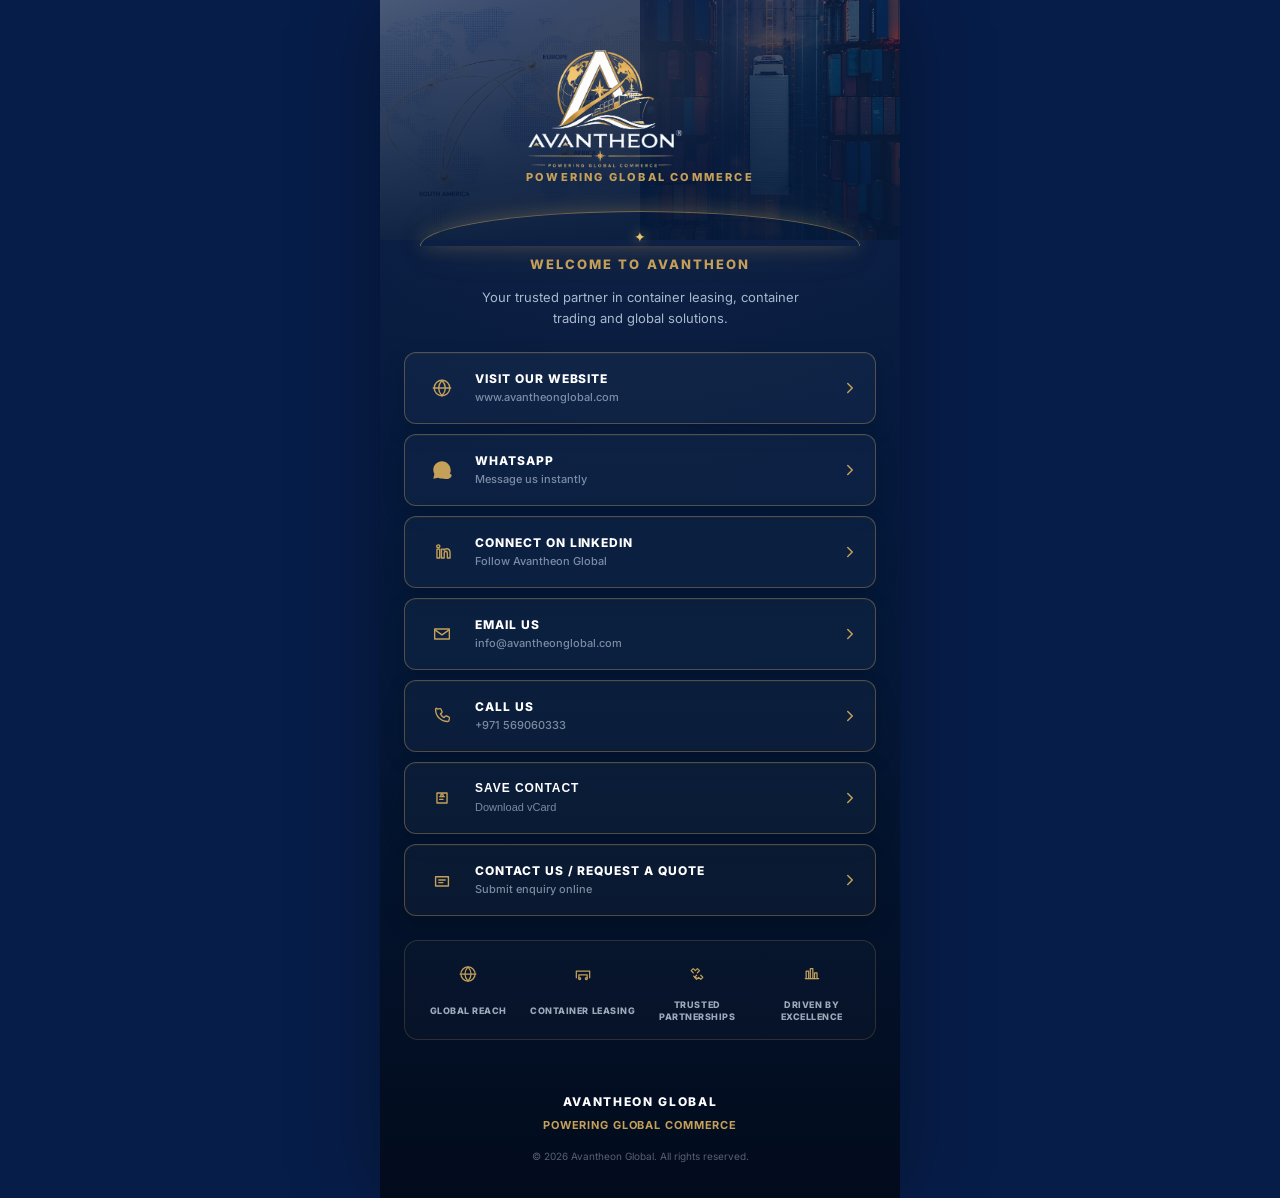
==== connect/index.html @ b286799a "Update connect page welcome copy" ====
<!DOCTYPE html>
<html lang="en">
<head>
    <meta charset="UTF-8">
    <meta name="viewport" content="width=device-width, initial-scale=1.0">
    <meta name="robots" content="noindex, nofollow">
    <meta name="description" content="Connect with AVANTHEON — container infrastructure solutions for global trade.">
    <meta name="theme-color" content="#071D49">
    <title>Connect | AVANTHEON</title>
    <link rel="preconnect" href="https://fonts.googleapis.com">
    <link rel="preconnect" href="https://fonts.gstatic.com" crossorigin>
    <link href="https://fonts.googleapis.com/css2?family=Inter:wght@400;500;600;700;800&family=Playfair+Display:wght@700&display=swap" rel="stylesheet">
    <link rel="stylesheet" href="../style.css">
    <link rel="shortcut icon" href="../images/fav.png" type="image/x-icon">
</head>
<body class="connect-page">
    <main class="connect-shell" id="main">
        <header class="connect-hero">
            <div class="connect-hero-bg" aria-hidden="true">
                <span class="connect-hero-map"></span>
                <span class="connect-hero-port"></span>
            </div>
            <div class="connect-hero-overlay" aria-hidden="true"></div>
            <div class="connect-hero-brand">
                <img src="../images/avantheon-logo.png" alt="AVANTHEON" class="connect-logo" width="200" height="54">
                <p class="connect-hero-tagline">Powering Global Commerce</p>
            </div>
        </header>

        <div class="connect-arc" aria-hidden="true">
            <span class="connect-arc-line"></span>
            <span class="connect-arc-star">&#10022;</span>
        </div>

        <section class="connect-body">
            <div class="connect-intro">
                <p class="connect-eyebrow">Welcome to AVANTHEON</p>
                <p class="connect-lead">Your trusted partner in container leasing, container trading and global solutions.</p>
            </div>

            <nav class="connect-actions" aria-label="Digital contact options">
                <a class="connect-btn" id="connect-website" href="index.html">
                    <span class="connect-btn-icon" aria-hidden="true">
                        <svg viewBox="0 0 24 24"><circle cx="12" cy="12" r="8.5"/><path d="M2.5 12h19M12 3.5c2.4 2.8 3.7 5.8 3.7 8.5S14.4 17.7 12 20.5C9.6 17.7 8.3 14.7 8.3 12S9.6 6.3 12 3.5Z"/></svg>
                    </span>
                    <span class="connect-btn-text">
                        <strong>Visit Our Website</strong>
                        <small id="connect-website-label">www.avantheonglobal.com</small>
                    </span>
                    <span class="connect-btn-chevron" aria-hidden="true"><svg viewBox="0 0 24 24"><path d="m9 6 6 6-6 6"/></svg></span>
                </a>

                <a class="connect-btn" id="connect-whatsapp" href="#">
                    <span class="connect-btn-icon" aria-hidden="true">
                        <svg viewBox="0 0 24 24"><path d="M12 2.5c-5.2 0-9.5 4.1-9.5 9.2 0 1.6.4 3.2 1.2 4.6L2.5 21.5l5.4-1.1a9.4 9.4 0 0 0 4.1 1c5.2 0 9.5-4.1 9.5-9.2S17.2 2.5 12 2.5Z"/><path d="M9.2 9.4c.2-.5.3-.5.6-.5h.5c.2 0 .4 0 .5.4.2.5.7 1.7.8 1.8.1.2.1.4 0 .6-.1.2-.6.7-.8.9-.2.2-.4.3-.2.6.2.3.9 1.5 2.2 2.4 1.5 1.1 2.8 1.4 3.2 1.6.4.2.6.1.8-.1.2-.2 1-1.1 1.2-1.5.2-.4.4-.3.8-.2.4.1 2.4 1.1 2.8 1.3.4.2.7.3.8.5.1.2.1 1.1-.3 2.2-.5 1.2-2.8 2.2-3.9 2.3-1 .1-2.3.2-3.7-.2-1.5-.4-2.5-1-3.5-2-3.3-3.4-2.6-8.5-.1-11.8.6-.7 1.2-1.3 2-1.7.3-.2.6 0 .8.2l1.2 1.4c.2.2.2.5.1.7Z"/></svg>
                    </span>
                    <span class="connect-btn-text">
                        <strong>WhatsApp</strong>
                        <small id="connect-whatsapp-label">Message us instantly</small>
                    </span>
                    <span class="connect-btn-chevron" aria-hidden="true"><svg viewBox="0 0 24 24"><path d="m9 6 6 6-6 6"/></svg></span>
                </a>

                <a class="connect-btn" id="connect-linkedin" href="#" target="_blank" rel="noopener noreferrer">
                    <span class="connect-btn-icon" aria-hidden="true">
                        <svg viewBox="0 0 24 24"><path d="M6.5 8.8h3v9.7h-3V8.8Zm1.5-4.6c1 0 1.7.7 1.7 1.6 0 .9-.7 1.6-1.8 1.6-1 0-1.7-.7-1.7-1.6 0-.9.7-1.6 1.8-1.6Zm3.3 4.6h2.9v1.3c.4-.8 1.4-1.6 2.9-1.6 3.1 0 3.7 2 3.7 4.7v5.3h-3v-4.7c0-1.1 0-2.6-1.6-2.6s-1.8 1.2-1.8 2.5v4.8h-3V8.8Z"/></svg>
                    </span>
                    <span class="connect-btn-text">
                        <strong>Connect on LinkedIn</strong>
                        <small id="connect-linkedin-label">Follow Avantheon Global</small>
                    </span>
                    <span class="connect-btn-chevron" aria-hidden="true"><svg viewBox="0 0 24 24"><path d="m9 6 6 6-6 6"/></svg></span>
                </a>

                <a class="connect-btn" id="connect-email" href="#">
                    <span class="connect-btn-icon" aria-hidden="true">
                        <svg viewBox="0 0 24 24"><path d="M4 6.5h16v11H4z"/><path d="m5 8 7 5 7-5"/></svg>
                    </span>
                    <span class="connect-btn-text">
                        <strong>Email Us</strong>
                        <small id="connect-email-label">info@avantheonglobal.com</small>
                    </span>
                    <span class="connect-btn-chevron" aria-hidden="true"><svg viewBox="0 0 24 24"><path d="m9 6 6 6-6 6"/></svg></span>
                </a>

                <a class="connect-btn" id="connect-phone" href="#">
                    <span class="connect-btn-icon" aria-hidden="true">
                        <svg viewBox="0 0 24 24"><path d="M7.1 4.5 9.6 4c.6-.1 1.2.2 1.4.8l1 2.4c.2.5.1 1-.3 1.4l-1.4 1.1c.9 1.8 2.3 3.2 4 4l1.2-1.4c.3-.4.9-.5 1.4-.3l2.4 1c.6.2.9.8.8 1.4l-.5 2.5c-.1.7-.7 1.1-1.4 1.1C10.8 18 5 12.2 5 4.9c0-.7.5-1.3 1.1-1.4Z"/></svg>
                    </span>
                    <span class="connect-btn-text">
                        <strong>Call Us</strong>
                        <small id="connect-phone-label">+971 569060333</small>
                    </span>
                    <span class="connect-btn-chevron" aria-hidden="true"><svg viewBox="0 0 24 24"><path d="m9 6 6 6-6 6"/></svg></span>
                </a>

                <button class="connect-btn" id="connect-vcard" type="button">
                    <span class="connect-btn-icon" aria-hidden="true">
                        <svg viewBox="0 0 24 24"><path d="M6.5 6.5h11v11h-11z"/><path d="M9.5 10.5h5M9.5 13.5h3.5"/><circle cx="12" cy="9" r="1.3"/></svg>
                    </span>
                    <span class="connect-btn-text">
                        <strong>Save Contact</strong>
                        <small id="connect-vcard-label">Download vCard</small>
                    </span>
                    <span class="connect-btn-chevron" aria-hidden="true"><svg viewBox="0 0 24 24"><path d="m9 6 6 6-6 6"/></svg></span>
                </button>

                <a class="connect-btn" id="connect-enquiry" href="contact.html#enquiry-form">
                    <span class="connect-btn-icon" aria-hidden="true">
                        <svg viewBox="0 0 24 24"><path d="M5 8.5h14v10H5z"/><path d="M8.5 12h7M8.5 14.8h4.5"/></svg>
                    </span>
                    <span class="connect-btn-text">
                        <strong>Contact Us / Request a Quote</strong>
                        <small id="connect-enquiry-label">Submit enquiry online</small>
                    </span>
                    <span class="connect-btn-chevron" aria-hidden="true"><svg viewBox="0 0 24 24"><path d="m9 6 6 6-6 6"/></svg></span>
                </a>
            </nav>

            <div class="connect-pillars" aria-label="Avantheon strengths">
                <div class="connect-pillar">
                    <span class="connect-pillar-icon" aria-hidden="true">
                        <svg viewBox="0 0 24 24"><circle cx="12" cy="12" r="8.5"/><path d="M2.5 12h19M12 3.5c2.4 2.8 3.7 5.8 3.7 8.5S14.4 17.7 12 20.5C9.6 17.7 8.3 14.7 8.3 12S9.6 6.3 12 3.5Z"/></svg>
                    </span>
                    <span>Global Reach</span>
                </div>
                <div class="connect-pillar">
                    <span class="connect-pillar-icon" aria-hidden="true">
                        <svg viewBox="0 0 24 24"><path d="M4 16.5V8.5h16v8"/><path d="M7 16.5V13h10v3.5"/><circle cx="8" cy="17.5" r="1.2"/><circle cx="16" cy="17.5" r="1.2"/></svg>
                    </span>
                    <span>Container Leasing</span>
                </div>
                <div class="connect-pillar">
                    <span class="connect-pillar-icon" aria-hidden="true">
                        <svg viewBox="0 0 24 24"><path d="M8 14.5c1.2 1.2 2.6 2 4 2.3"/><path d="M7.5 10.5 5 8l2.5-2.5L10 8l2.5-2.5L15 8l-2.5 2.5"/><path d="M16.5 13.5 19 16l-2.5 2.5L14 16l-2.5 2.5L9 16l2.5-2.5"/></svg>
                    </span>
                    <span>Trusted Partnerships</span>
                </div>
                <div class="connect-pillar">
                    <span class="connect-pillar-icon" aria-hidden="true">
                        <svg viewBox="0 0 24 24"><path d="M5 17.5V8.5h3v9"/><path d="M10 17.5V5.5h3v12"/><path d="M15 17.5v-7h3v7"/><path d="M4 17.5h16"/></svg>
                    </span>
                    <span>Driven by Excellence</span>
                </div>
            </div>
        </section>

        <footer class="connect-footer">
            <p class="connect-footer-brand">AVANTHEON GLOBAL</p>
            <p class="connect-footer-tagline">Powering Global Commerce</p>
            <p class="connect-footer-copy">&copy; 2026 Avantheon Global. All rights reserved.</p>
        </footer>
    </main>

    <script src="../connect-config.js"></script>
    <script src="../connect-page.js"></script>
</body>
</html>
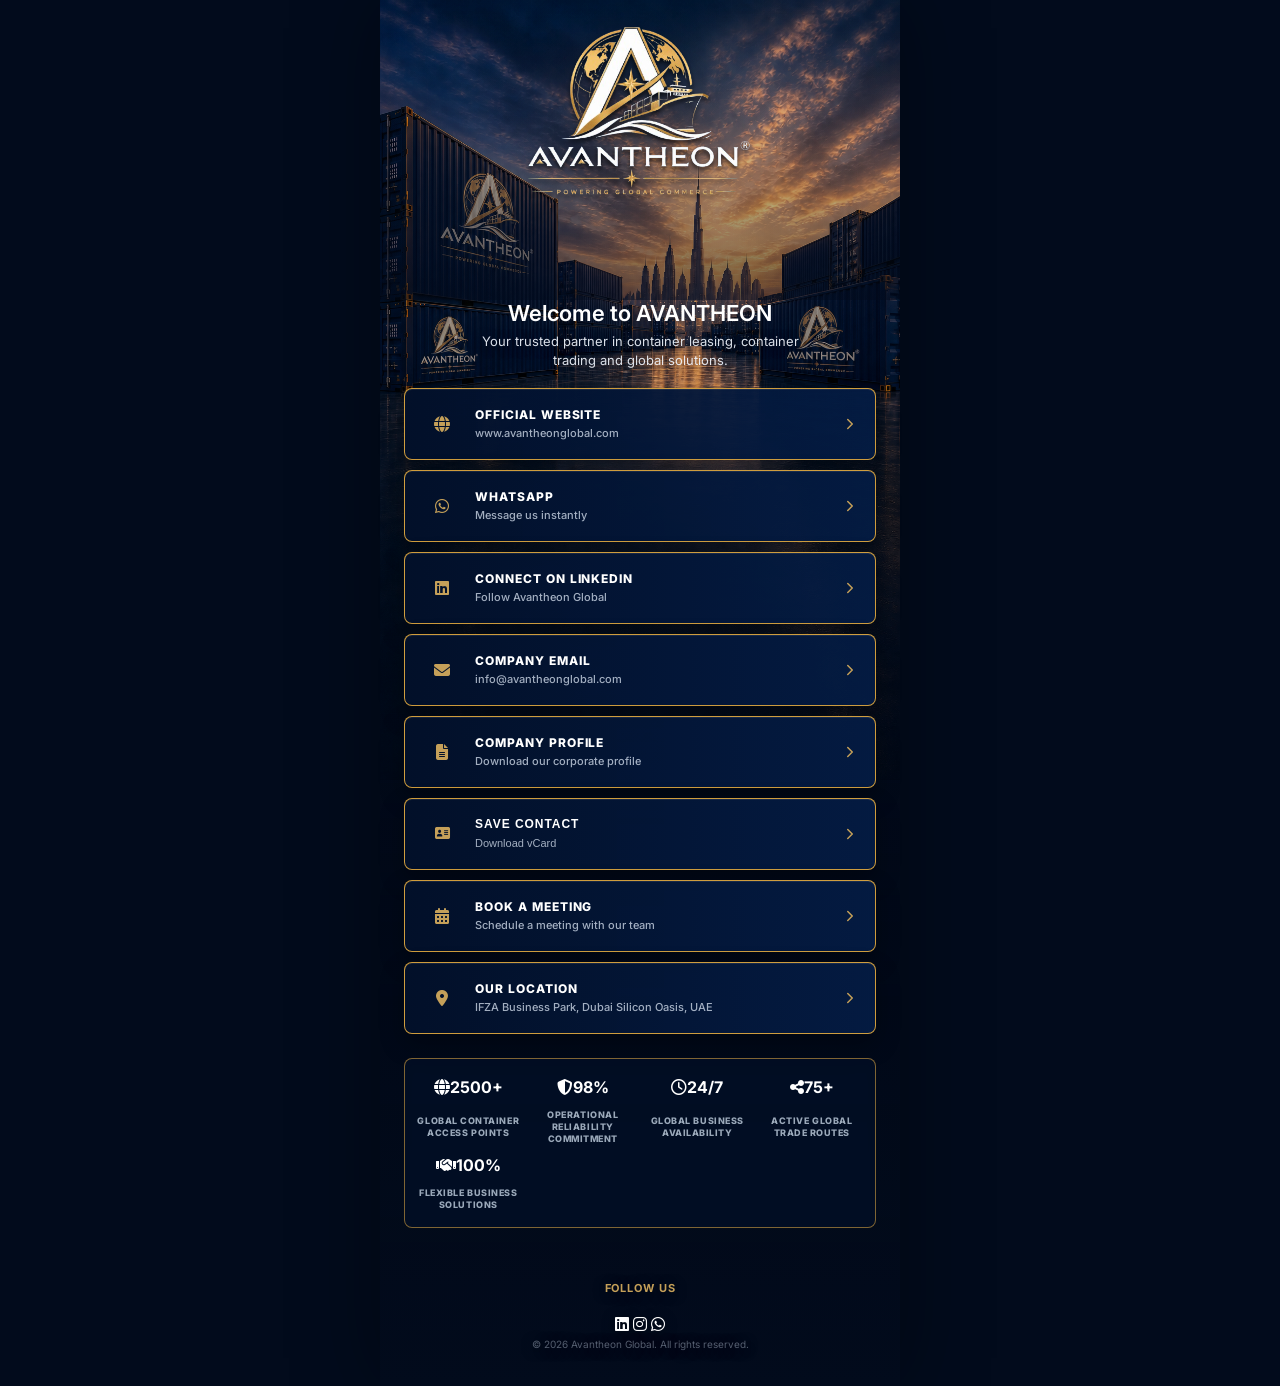
==== commit f73353da: "Match connect page reference structure" ====
--- a/connect/index.html
+++ b/connect/index.html
@@ -4,12 +4,13 @@
     <meta charset="UTF-8">
     <meta name="viewport" content="width=device-width, initial-scale=1.0">
     <meta name="robots" content="noindex, nofollow">
-    <meta name="description" content="Connect with AVANTHEON — container infrastructure solutions for global trade.">
+    <meta name="description" content="Connect with AVANTHEON - container infrastructure solutions for global trade.">
     <meta name="theme-color" content="#071D49">
     <title>Connect | AVANTHEON</title>
     <link rel="preconnect" href="https://fonts.googleapis.com">
     <link rel="preconnect" href="https://fonts.gstatic.com" crossorigin>
     <link href="https://fonts.googleapis.com/css2?family=Inter:wght@400;500;600;700;800&family=Playfair+Display:wght@700&display=swap" rel="stylesheet">
+    <link rel="stylesheet" href="https://cdnjs.cloudflare.com/ajax/libs/font-awesome/6.7.2/css/all.min.css">
     <link rel="stylesheet" href="../style.css">
     <link rel="shortcut icon" href="../images/fav.png" type="image/x-icon">
 </head>
@@ -17,13 +18,13 @@
     <main class="connect-shell" id="main">
         <header class="connect-hero">
             <div class="connect-hero-bg" aria-hidden="true">
-                <span class="connect-hero-map"></span>
-                <span class="connect-hero-port"></span>
+                <!-- <span class="connect-hero-map"></span>
+                <span class="connect-hero-port"></span> -->
             </div>
             <div class="connect-hero-overlay" aria-hidden="true"></div>
             <div class="connect-hero-brand">
                 <img src="../images/avantheon-logo.png" alt="AVANTHEON" class="connect-logo" width="200" height="54">
-                <p class="connect-hero-tagline">Powering Global Commerce</p>
+                <!-- <p class="connect-hero-tagline">Powering Global Commerce</p> -->
             </div>
         </header>
 
@@ -40,78 +41,73 @@
 
             <nav class="connect-actions" aria-label="Digital contact options">
                 <a class="connect-btn" id="connect-website" href="index.html">
-                    <span class="connect-btn-icon" aria-hidden="true">
-                        <svg viewBox="0 0 24 24"><circle cx="12" cy="12" r="8.5"/><path d="M2.5 12h19M12 3.5c2.4 2.8 3.7 5.8 3.7 8.5S14.4 17.7 12 20.5C9.6 17.7 8.3 14.7 8.3 12S9.6 6.3 12 3.5Z"/></svg>
-                    </span>
+                    <span class="connect-btn-icon" aria-hidden="true"><i class="fa-solid fa-globe"></i></span>
                     <span class="connect-btn-text">
-                        <strong>Visit Our Website</strong>
-                        <small id="connect-website-label">www.avantheonglobal.com</small>
+                        <strong>Official Website</strong>
+                        <small id="connect-website-label">Explore our services and solutions</small>
                     </span>
                     <span class="connect-btn-chevron" aria-hidden="true"><svg viewBox="0 0 24 24"><path d="m9 6 6 6-6 6"/></svg></span>
                 </a>
 
                 <a class="connect-btn" id="connect-whatsapp" href="#">
-                    <span class="connect-btn-icon" aria-hidden="true">
-                        <svg viewBox="0 0 24 24"><path d="M12 2.5c-5.2 0-9.5 4.1-9.5 9.2 0 1.6.4 3.2 1.2 4.6L2.5 21.5l5.4-1.1a9.4 9.4 0 0 0 4.1 1c5.2 0 9.5-4.1 9.5-9.2S17.2 2.5 12 2.5Z"/><path d="M9.2 9.4c.2-.5.3-.5.6-.5h.5c.2 0 .4 0 .5.4.2.5.7 1.7.8 1.8.1.2.1.4 0 .6-.1.2-.6.7-.8.9-.2.2-.4.3-.2.6.2.3.9 1.5 2.2 2.4 1.5 1.1 2.8 1.4 3.2 1.6.4.2.6.1.8-.1.2-.2 1-1.1 1.2-1.5.2-.4.4-.3.8-.2.4.1 2.4 1.1 2.8 1.3.4.2.7.3.8.5.1.2.1 1.1-.3 2.2-.5 1.2-2.8 2.2-3.9 2.3-1 .1-2.3.2-3.7-.2-1.5-.4-2.5-1-3.5-2-3.3-3.4-2.6-8.5-.1-11.8.6-.7 1.2-1.3 2-1.7.3-.2.6 0 .8.2l1.2 1.4c.2.2.2.5.1.7Z"/></svg>
-                    </span>
+                    <span class="connect-btn-icon" aria-hidden="true"><i class="fa-brands fa-whatsapp"></i></span>
                     <span class="connect-btn-text">
                         <strong>WhatsApp</strong>
-                        <small id="connect-whatsapp-label">Message us instantly</small>
+                        <small id="connect-whatsapp-label">Chat with us instantly</small>
                     </span>
                     <span class="connect-btn-chevron" aria-hidden="true"><svg viewBox="0 0 24 24"><path d="m9 6 6 6-6 6"/></svg></span>
                 </a>
 
                 <a class="connect-btn" id="connect-linkedin" href="#" target="_blank" rel="noopener noreferrer">
-                    <span class="connect-btn-icon" aria-hidden="true">
-                        <svg viewBox="0 0 24 24"><path d="M6.5 8.8h3v9.7h-3V8.8Zm1.5-4.6c1 0 1.7.7 1.7 1.6 0 .9-.7 1.6-1.8 1.6-1 0-1.7-.7-1.7-1.6 0-.9.7-1.6 1.8-1.6Zm3.3 4.6h2.9v1.3c.4-.8 1.4-1.6 2.9-1.6 3.1 0 3.7 2 3.7 4.7v5.3h-3v-4.7c0-1.1 0-2.6-1.6-2.6s-1.8 1.2-1.8 2.5v4.8h-3V8.8Z"/></svg>
-                    </span>
+                    <span class="connect-btn-icon" aria-hidden="true"><i class="fa-brands fa-linkedin"></i></span>
                     <span class="connect-btn-text">
                         <strong>Connect on LinkedIn</strong>
-                        <small id="connect-linkedin-label">Follow Avantheon Global</small>
+                        <small id="connect-linkedin-label">Let&rsquo;s connect professionally</small>
                     </span>
                     <span class="connect-btn-chevron" aria-hidden="true"><svg viewBox="0 0 24 24"><path d="m9 6 6 6-6 6"/></svg></span>
                 </a>
 
                 <a class="connect-btn" id="connect-email" href="#">
-                    <span class="connect-btn-icon" aria-hidden="true">
-                        <svg viewBox="0 0 24 24"><path d="M4 6.5h16v11H4z"/><path d="m5 8 7 5 7-5"/></svg>
-                    </span>
+                    <span class="connect-btn-icon" aria-hidden="true"><i class="fa-solid fa-envelope"></i></span>
                     <span class="connect-btn-text">
-                        <strong>Email Us</strong>
+                        <strong>Company Email</strong>
                         <small id="connect-email-label">info@avantheonglobal.com</small>
                     </span>
                     <span class="connect-btn-chevron" aria-hidden="true"><svg viewBox="0 0 24 24"><path d="m9 6 6 6-6 6"/></svg></span>
                 </a>
 
-                <a class="connect-btn" id="connect-phone" href="#">
-                    <span class="connect-btn-icon" aria-hidden="true">
-                        <svg viewBox="0 0 24 24"><path d="M7.1 4.5 9.6 4c.6-.1 1.2.2 1.4.8l1 2.4c.2.5.1 1-.3 1.4l-1.4 1.1c.9 1.8 2.3 3.2 4 4l1.2-1.4c.3-.4.9-.5 1.4-.3l2.4 1c.6.2.9.8.8 1.4l-.5 2.5c-.1.7-.7 1.1-1.4 1.1C10.8 18 5 12.2 5 4.9c0-.7.5-1.3 1.1-1.4Z"/></svg>
-                    </span>
+                <a class="connect-btn" id="connect-profile" href="../about.html">
+                    <span class="connect-btn-icon" aria-hidden="true"><i class="fa-solid fa-file-lines"></i></span>
                     <span class="connect-btn-text">
-                        <strong>Call Us</strong>
-                        <small id="connect-phone-label">+971 569060333</small>
+                        <strong>Company Profile</strong>
+                        <small id="connect-profile-label">Download our corporate profile</small>
                     </span>
                     <span class="connect-btn-chevron" aria-hidden="true"><svg viewBox="0 0 24 24"><path d="m9 6 6 6-6 6"/></svg></span>
                 </a>
 
                 <button class="connect-btn" id="connect-vcard" type="button">
-                    <span class="connect-btn-icon" aria-hidden="true">
-                        <svg viewBox="0 0 24 24"><path d="M6.5 6.5h11v11h-11z"/><path d="M9.5 10.5h5M9.5 13.5h3.5"/><circle cx="12" cy="9" r="1.3"/></svg>
-                    </span>
+                    <span class="connect-btn-icon" aria-hidden="true"><i class="fa-solid fa-address-card"></i></span>
                     <span class="connect-btn-text">
                         <strong>Save Contact</strong>
-                        <small id="connect-vcard-label">Download vCard</small>
+                        <small id="connect-vcard-label">Add AVANTHEON to your contacts</small>
                     </span>
                     <span class="connect-btn-chevron" aria-hidden="true"><svg viewBox="0 0 24 24"><path d="m9 6 6 6-6 6"/></svg></span>
                 </button>
 
-                <a class="connect-btn" id="connect-enquiry" href="contact.html#enquiry-form">
-                    <span class="connect-btn-icon" aria-hidden="true">
-                        <svg viewBox="0 0 24 24"><path d="M5 8.5h14v10H5z"/><path d="M8.5 12h7M8.5 14.8h4.5"/></svg>
+                <a class="connect-btn" id="connect-meeting" href="../contact.html#enquiry-form">
+                    <span class="connect-btn-icon" aria-hidden="true"><i class="fa-solid fa-calendar-days"></i></span>
+                    <span class="connect-btn-text">
+                        <strong>Book a Meeting</strong>
+                        <small id="connect-meeting-label">Schedule a meeting with our team</small>
                     </span>
+                    <span class="connect-btn-chevron" aria-hidden="true"><svg viewBox="0 0 24 24"><path d="m9 6 6 6-6 6"/></svg></span>
+                </a>
+
+                <a class="connect-btn" id="connect-location" href="#" target="_blank" rel="noopener noreferrer">
+                    <span class="connect-btn-icon" aria-hidden="true"><i class="fa-solid fa-location-dot"></i></span>
                     <span class="connect-btn-text">
-                        <strong>Contact Us / Request a Quote</strong>
-                        <small id="connect-enquiry-label">Submit enquiry online</small>
+                        <strong>Our Location</strong>
+                        <small id="connect-location-label">IFZA Business Park, Dubai Silicon Oasis, UAE</small>
                     </span>
                     <span class="connect-btn-chevron" aria-hidden="true"><svg viewBox="0 0 24 24"><path d="m9 6 6 6-6 6"/></svg></span>
                 </a>
@@ -119,35 +115,35 @@
 
             <div class="connect-pillars" aria-label="Avantheon strengths">
                 <div class="connect-pillar">
-                    <span class="connect-pillar-icon" aria-hidden="true">
-                        <svg viewBox="0 0 24 24"><circle cx="12" cy="12" r="8.5"/><path d="M2.5 12h19M12 3.5c2.4 2.8 3.7 5.8 3.7 8.5S14.4 17.7 12 20.5C9.6 17.7 8.3 14.7 8.3 12S9.6 6.3 12 3.5Z"/></svg>
-                    </span>
-                    <span>Global Reach</span>
+                    <span class="connect-pillar-value"><i class="fa-solid fa-globe" aria-hidden="true"></i><strong>2500+</strong></span>
+                    <span>Global Container<br>Access Points</span>
                 </div>
                 <div class="connect-pillar">
-                    <span class="connect-pillar-icon" aria-hidden="true">
-                        <svg viewBox="0 0 24 24"><path d="M4 16.5V8.5h16v8"/><path d="M7 16.5V13h10v3.5"/><circle cx="8" cy="17.5" r="1.2"/><circle cx="16" cy="17.5" r="1.2"/></svg>
-                    </span>
-                    <span>Container Leasing</span>
+                    <span class="connect-pillar-value"><i class="fa-solid fa-shield-halved" aria-hidden="true"></i><strong>98%</strong></span>
+                    <span>Operational Reliability<br>Commitment</span>
                 </div>
                 <div class="connect-pillar">
-                    <span class="connect-pillar-icon" aria-hidden="true">
-                        <svg viewBox="0 0 24 24"><path d="M8 14.5c1.2 1.2 2.6 2 4 2.3"/><path d="M7.5 10.5 5 8l2.5-2.5L10 8l2.5-2.5L15 8l-2.5 2.5"/><path d="M16.5 13.5 19 16l-2.5 2.5L14 16l-2.5 2.5L9 16l2.5-2.5"/></svg>
-                    </span>
-                    <span>Trusted Partnerships</span>
+                    <span class="connect-pillar-value"><i class="fa-regular fa-clock" aria-hidden="true"></i><strong>24/7</strong></span>
+                    <span>Global Business<br>Availability</span>
                 </div>
                 <div class="connect-pillar">
-                    <span class="connect-pillar-icon" aria-hidden="true">
-                        <svg viewBox="0 0 24 24"><path d="M5 17.5V8.5h3v9"/><path d="M10 17.5V5.5h3v12"/><path d="M15 17.5v-7h3v7"/><path d="M4 17.5h16"/></svg>
-                    </span>
-                    <span>Driven by Excellence</span>
+                    <span class="connect-pillar-value"><i class="fa-solid fa-share-nodes" aria-hidden="true"></i><strong>75+</strong></span>
+                    <span>Active Global<br>Trade Routes</span>
+                </div>
+                <div class="connect-pillar">
+                    <span class="connect-pillar-value"><i class="fa-solid fa-handshake" aria-hidden="true"></i><strong>100%</strong></span>
+                    <span>Flexible Business<br>Solutions</span>
                 </div>
             </div>
         </section>
 
         <footer class="connect-footer">
-            <p class="connect-footer-brand">AVANTHEON GLOBAL</p>
-            <p class="connect-footer-tagline">Powering Global Commerce</p>
+            <p class="connect-footer-tagline">Follow Us</p>
+            <div class="connect-socials" aria-label="Follow Avantheon">
+                <a id="connect-social-linkedin" href="#" aria-label="LinkedIn" target="_blank" rel="noopener noreferrer"><i class="fa-brands fa-linkedin"></i></a>
+                <a id="connect-social-instagram" href="#" aria-label="Instagram" target="_blank" rel="noopener noreferrer"><i class="fa-brands fa-instagram"></i></a>
+                <a id="connect-social-whatsapp" href="#" aria-label="WhatsApp" target="_blank" rel="noopener noreferrer"><i class="fa-brands fa-whatsapp"></i></a>
+            </div>
             <p class="connect-footer-copy">&copy; 2026 Avantheon Global. All rights reserved.</p>
         </footer>
     </main>
--- a/style.css
+++ b/style.css
@@ -22729,34 +22729,37 @@
     margin: 0;
     min-height: 100svh;
     color: var(--white);
-    background: #071D49;
+    background: #020B1C;
 }
 
 .connect-shell {
+    position: relative;
+    isolation: isolate;
     width: min(100%, 520px);
     min-height: 100svh;
     margin: 0 auto;
     background:
-        radial-gradient(circle at 50% 0%, rgba(197, 160, 89, 0.08), transparent 42%),
-        linear-gradient(180deg, #071D49 0%, #041838 55%, #020B1C 100%);
+        linear-gradient(180deg, rgba(1, 8, 23, 0.05) 0%, rgba(1, 8, 23, 0.12) 29%, rgba(1, 8, 23, 0.54) 48%, rgba(1, 8, 23, 0.88) 72%, #020B1C 100%),
+        url("images/connect-bg-mobile-v2.png") center top / 100% auto no-repeat,
+        #020B1C;
     box-shadow: 0 0 80px rgba(0, 0, 0, 0.35);
 }
 
 .connect-hero {
     position: relative;
     isolation: isolate;
-    min-height: 220px;
+    min-height: 300px;
     display: grid;
     place-items: center;
     overflow: hidden;
-    padding: 20px 24px 54px;
+    padding: 16px 24px 58px;
 }
 
 .connect-hero-bg {
     position: absolute;
     inset: 0;
     z-index: -2;
-    display: grid;
+    display: none;
     grid-template-columns: 1fr 1fr;
 }
 
@@ -22788,23 +22791,25 @@
     position: absolute;
     inset: 0;
     z-index: -1;
-    background:
-        radial-gradient(circle at 50% 28%, rgba(197, 160, 89, 0.12), transparent 38%),
-        linear-gradient(180deg, rgba(7, 29, 73, 0.35) 0%, rgba(4, 24, 56, 0.88) 100%);
+    background: linear-gradient(180deg, rgba(2, 10, 27, 0.02) 0%, rgba(2, 10, 27, 0.1) 55%, rgba(2, 10, 27, 0.5) 100%);
 }
 
 .connect-hero-brand {
     position: relative;
     z-index: 1;
+    align-self: start;
+    margin-top: 4px;
     text-align: center;
 }
 
 .connect-logo {
     display: block;
-    width: min(160px, 68vw);
+    width: min(230px, 66vw);
     height: auto;
-    /* margin: 0 auto 12px;
-    filter: drop-shadow(0 8px 18px rgba(0, 0, 0, 0.28)); */
+    margin: 0 auto;
+    filter:
+        drop-shadow(0 3px 2px rgba(0, 0, 0, 0.7))
+        drop-shadow(0 14px 30px rgba(0, 0, 0, 0.5));
 }
 
 .connect-hero-tagline {
@@ -22818,9 +22823,11 @@
 
 .connect-arc {
     position: relative;
+    display: none;
     height: 34px;
-    margin-top: -28px;
-    margin-bottom: 8px;
+    margin-top: -56px;
+    margin-bottom: 14px;
+    opacity: 0.72;
 }
 
 .connect-arc-line {
@@ -22855,25 +22862,27 @@
 }
 
 .connect-intro {
-    margin-bottom: 22px;
+    margin-bottom: 18px;
     text-align: center;
 }
 
 .connect-eyebrow {
-    margin: 0 0 12px;
-    color: #C5A059;
-    font-size: 13px;
-    font-weight: 800;
-    letter-spacing: 0.16em;
-    text-transform: uppercase;
+    margin: 0 0 6px;
+    color: #FFFFFF;
+    font-size: 22px;
+    font-weight: 600;
+    letter-spacing: 0;
+    line-height: 1.2;
+    text-transform: none;
 }
 
 .connect-lead {
     margin: 0 auto;
-    max-width: 360px;
-    color: rgba(214, 228, 244, 0.78);
+    max-width: 330px;
+    color: rgba(242, 247, 255, 0.9);
     font-size: 13px;
-    line-height: 1.65;
+    line-height: 1.45;
+    text-shadow: 0 2px 12px rgba(0, 0, 0, 0.5);
 }
 
 .connect-actions {
@@ -22892,12 +22901,12 @@
     color: inherit;
     text-align: left;
     text-decoration: none;
-    background: rgba(255, 255, 255, 0.03);
-    border: 1px solid rgba(197, 160, 89, 0.38);
-    border-radius: 12px;
+    background: linear-gradient(90deg, rgba(2, 16, 42, 0.98), rgba(4, 28, 68, 0.94));
+    border: 1px solid rgba(242, 180, 63, 0.86);
+    border-radius: 8px;
     box-shadow:
-        inset 0 1px 0 rgba(255, 255, 255, 0.04),
-        0 8px 22px rgba(0, 0, 0, 0.16);
+        inset 0 1px 0 rgba(255, 255, 255, 0.08),
+        0 10px 24px rgba(0, 0, 0, 0.28);
     cursor: pointer;
     transition: transform 200ms ease, border-color 200ms ease, background 200ms ease, box-shadow 200ms ease;
     -webkit-tap-highlight-color: transparent;
@@ -22950,7 +22959,7 @@
 .connect-btn-text small {
     display: block;
     margin-top: 3px;
-    color: rgba(203, 219, 236, 0.58);
+    color: rgba(226, 236, 249, 0.72);
     font-size: 11px;
     line-height: 1.35;
     text-transform: none;
@@ -22979,9 +22988,10 @@
     gap: 8px;
     margin-top: 24px;
     padding: 16px 10px;
-    background: rgba(255, 255, 255, 0.02);
-    border: 1px solid rgba(197, 160, 89, 0.2);
-    border-radius: 14px;
+    background: rgba(2, 16, 40, 0.72);
+    border: 1px solid rgba(232, 174, 67, 0.55);
+    border-radius: 8px;
+    backdrop-filter: blur(4px);
 }
 
 .connect-pillar {
@@ -23020,6 +23030,7 @@
 .connect-footer {
     padding: 28px 18px 34px;
     text-align: center;
+    text-shadow: 0 2px 12px rgba(0, 0, 0, 0.55);
 }
 
 .connect-footer-brand {
@@ -23049,8 +23060,8 @@
 
 @media (min-width: 480px) {
     .connect-hero {
-        min-height: 240px;
-        padding-top: 48px;
+        min-height: 300px;
+        padding-top: 20px;
     }
 
     .connect-body {
@@ -23083,31 +23094,48 @@
     .connect-shell {
         width: 100%;
         box-shadow: none;
+        background:
+            linear-gradient(180deg, rgba(1, 8, 23, 0.02) 0%, rgba(1, 8, 23, 0.08) 28%, rgba(1, 8, 23, 0.5) 49%, rgba(1, 8, 23, 0.9) 74%, #020B1C 100%),
+            url("images/connect-bg-mobile-v2.png") center top / 100% auto no-repeat,
+            #020B1C;
     }
 
     .connect-hero {
-        min-height: 200px;
-        padding: 28px 20px 46px;
+        min-height: 180px;
+        padding: 10px 20px 18px;
+    }
+
+    .connect-logo {
+        width: min(140px, 64vw);
+    }
+
+    .connect-arc {
+        display: none;
+    }
+
+    .connect-intro {
+        margin-bottom: 14px;
     }
 
     .connect-body {
-        padding-inline: 16px;
+        padding-inline: 14px;
     }
 
     .connect-eyebrow {
-        font-size: 12px;
-        margin-bottom: 10px;
+        margin-bottom: 6px;
+        font-size: 22px;
     }
 
     .connect-lead {
-        font-size: 14px;
-        line-height: 1.6;
+        font-size: 13px;
+        line-height: 1.45;
     }
 
     .connect-btn {
-        min-height: 60px;
+        min-height: 64px;
         gap: 10px;
-        padding: 12px;
+        padding: 10px 12px;
+        border-color: rgba(245, 180, 58, 0.86);
     }
 
     .connect-btn-text strong {
@@ -23115,7 +23143,7 @@
     }
 
     .connect-btn-text small {
-        font-size: 12px;
+        font-size: 11px;
     }
 
     .connect-footer {
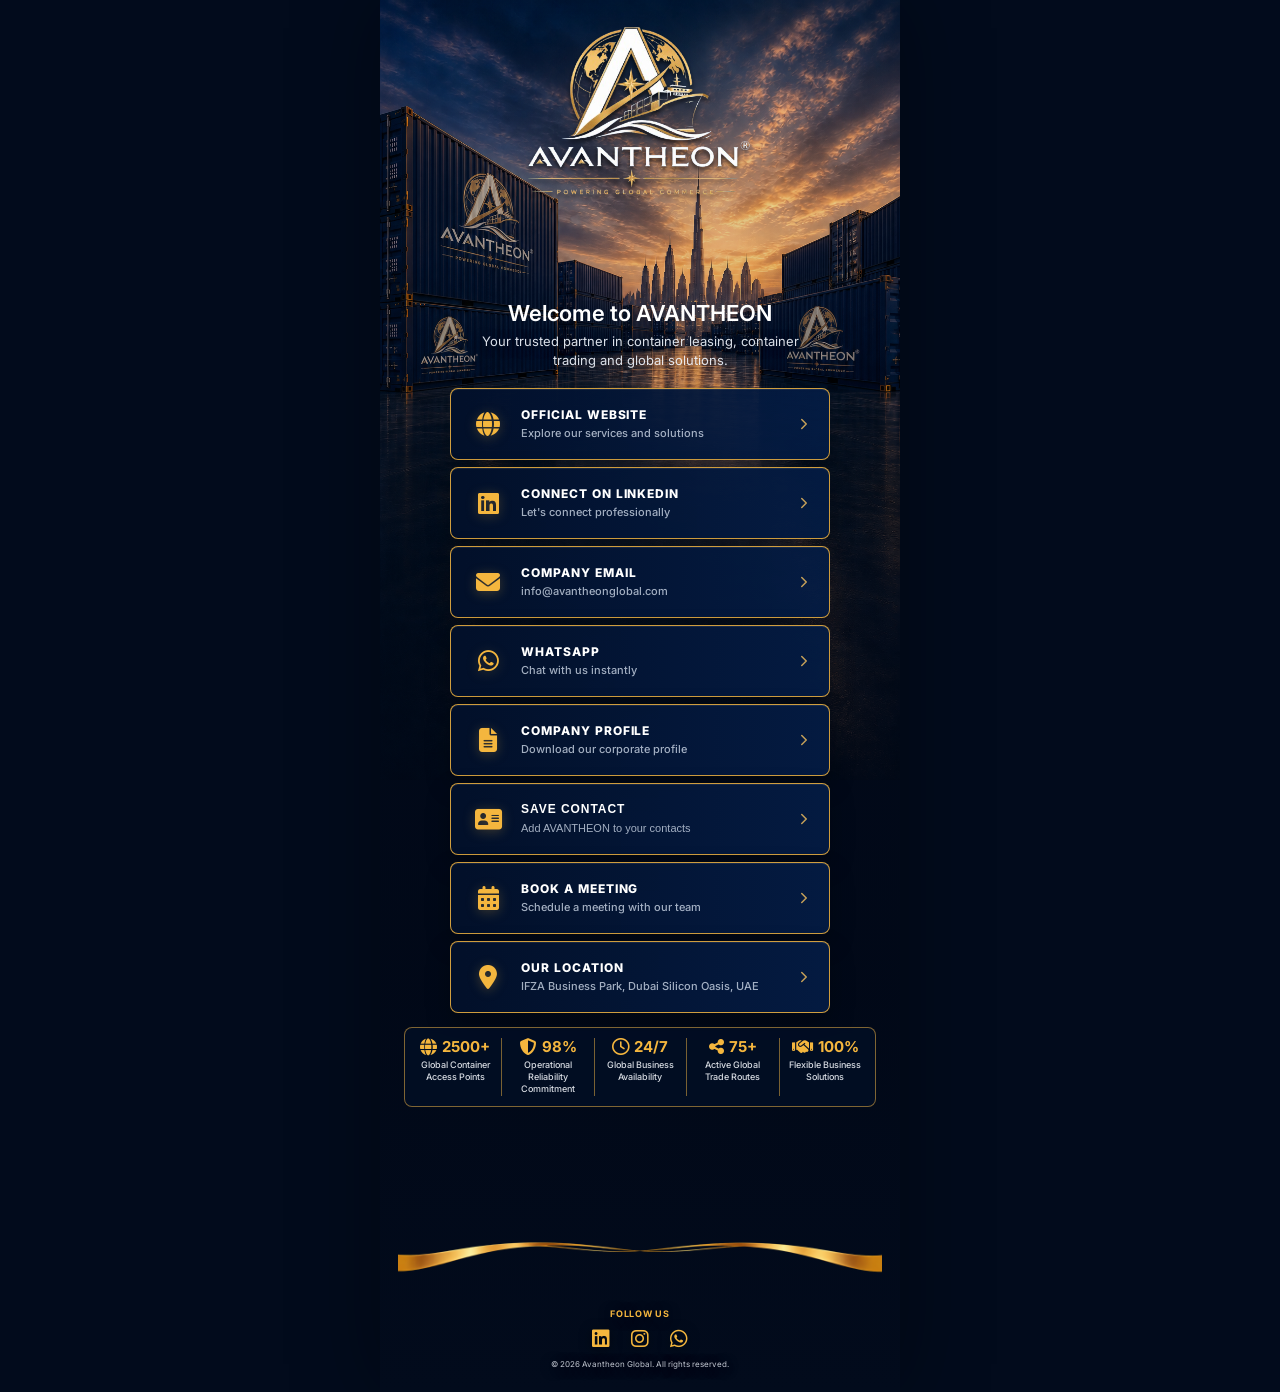
==== commit f854e443: "Integrate connect footer ribbon" ====
--- a/connect/index.html
+++ b/connect/index.html
@@ -138,6 +138,7 @@
         </section>
 
         <footer class="connect-footer">
+            <img class="connect-footer-ribbon" src="../images/connect-footer-ribbon.png" alt="" aria-hidden="true">
             <p class="connect-footer-tagline">Follow Us</p>
             <div class="connect-socials" aria-label="Follow Avantheon">
                 <a id="connect-social-linkedin" href="#" aria-label="LinkedIn" target="_blank" rel="noopener noreferrer"><i class="fa-brands fa-linkedin"></i></a>
--- a/style.css
+++ b/style.css
@@ -22791,7 +22791,7 @@
     position: absolute;
     inset: 0;
     z-index: -1;
-    background: linear-gradient(180deg, rgba(2, 10, 27, 0.02) 0%, rgba(2, 10, 27, 0.1) 55%, rgba(2, 10, 27, 0.5) 100%);
+    /* background: linear-gradient(180deg, rgba(2, 10, 27, 0.02) 0%, rgba(2, 10, 27, 0.1) 55%, rgba(2, 10, 27, 0.5) 100%); */
 }
 
 .connect-hero-brand {
@@ -22887,8 +22887,19 @@
 
 .connect-actions {
     display: grid;
-    gap: 10px;
-}
+    gap: 7px;
+    width: min(100%, 380px);
+    margin: 0 auto;
+}
+
+#connect-website { order: 1; }
+#connect-linkedin { order: 2; }
+#connect-email { order: 3; }
+#connect-whatsapp { order: 4; }
+#connect-profile { order: 5; }
+#connect-vcard { order: 6; }
+#connect-meeting { order: 7; }
+#connect-location { order: 8; }
 
 .connect-btn {
     display: grid;
@@ -22928,7 +22939,15 @@
     width: 42px;
     height: 42px;
     place-items: center;
-    color: #C5A059;
+    color: #F4B63E;
+}
+
+.connect-btn-icon i {
+    display: block;
+    color: #F4B63E;
+    font-size: 24px;
+    line-height: 1;
+    filter: drop-shadow(0 2px 6px rgba(244, 182, 62, 0.28));
 }
 
 .connect-btn-icon svg {
@@ -22984,10 +23003,10 @@
 
 .connect-pillars {
     display: grid;
-    grid-template-columns: repeat(4, minmax(0, 1fr));
-    gap: 8px;
-    margin-top: 24px;
-    padding: 16px 10px;
+    grid-template-columns: repeat(5, minmax(0, 1fr));
+    gap: 0;
+    margin-top: 14px;
+    padding: 10px 4px;
     background: rgba(2, 16, 40, 0.72);
     border: 1px solid rgba(232, 174, 67, 0.55);
     border-radius: 8px;
@@ -22996,9 +23015,34 @@
 
 .connect-pillar {
     display: grid;
-    gap: 8px;
+    gap: 4px;
     justify-items: center;
+    align-content: start;
+    min-width: 0;
+    padding: 0 4px;
     text-align: center;
+}
+
+.connect-pillar + .connect-pillar {
+    border-left: 1px solid rgba(232, 174, 67, 0.52);
+}
+
+.connect-pillar-value {
+    display: flex;
+    gap: 5px;
+    align-items: center;
+    justify-content: center;
+    color: #F4B63E;
+}
+
+.connect-pillar-value i {
+    font-size: 17px;
+}
+
+.connect-pillar-value strong {
+    color: #F4B63E;
+    font-size: 15px;
+    line-height: 1;
 }
 
 .connect-pillar-icon {
@@ -23019,16 +23063,16 @@
 }
 
 .connect-pillar span:last-child {
-    color: rgba(214, 228, 244, 0.72);
-    font-size: 8px;
-    font-weight: 800;
+    color: rgba(245, 248, 253, 0.88);
+    font-size: 6px;
+    font-weight: 500;
     line-height: 1.35;
-    letter-spacing: 0.06em;
-    text-transform: uppercase;
+    letter-spacing: 0;
+    text-transform: none;
 }
 
 .connect-footer {
-    padding: 28px 18px 34px;
+    padding: 8px 18px 22px;
     text-align: center;
     text-shadow: 0 2px 12px rgba(0, 0, 0, 0.55);
 }
@@ -23043,18 +23087,43 @@
 }
 
 .connect-footer-tagline {
-    margin: 0 0 14px;
-    color: #C5A059;
-    font-size: 11px;
+    margin: 0 0 5px;
+    color: #F4B63E;
+    font-size: 9px;
     font-weight: 700;
     letter-spacing: 0.08em;
     text-transform: uppercase;
 }
 
+.connect-socials {
+    display: flex;
+    gap: 15px;
+    align-items: center;
+    justify-content: center;
+    margin-bottom: 7px;
+}
+
+.connect-socials a {
+    display: grid;
+    width: 24px;
+    height: 24px;
+    place-items: center;
+    color: #F4B63E;
+    font-size: 20px;
+    text-decoration: none;
+    transition: color 180ms ease, transform 180ms ease;
+}
+
+.connect-socials a:hover,
+.connect-socials a:focus-visible {
+    color: #FFFFFF;
+    transform: translateY(-1px);
+}
+
 .connect-footer-copy {
     margin: 0;
-    color: rgba(186, 202, 220, 0.45);
-    font-size: 10px;
+    color: rgba(235, 242, 250, 0.82);
+    font-size: 8px;
     line-height: 1.5;
 }
 
@@ -23084,8 +23153,8 @@
 
 @media (max-width: 380px) {
     .connect-pillars {
-        grid-template-columns: repeat(2, minmax(0, 1fr));
-        row-gap: 14px;
+        grid-template-columns: repeat(5, minmax(0, 1fr));
+        row-gap: 0;
     }
 }
 
@@ -23114,7 +23183,7 @@
     }
 
     .connect-intro {
-        margin-bottom: 14px;
+        margin-bottom: 11px;
     }
 
     .connect-body {
@@ -23122,32 +23191,37 @@
     }
 
     .connect-eyebrow {
-        margin-bottom: 6px;
-        font-size: 22px;
+        margin-bottom: 3px;
+        font-size: 18px;
     }
 
     .connect-lead {
-        font-size: 13px;
-        line-height: 1.45;
+        max-width: 300px;
+        font-size: 10px;
+        line-height: 1.4;
     }
 
     .connect-btn {
-        min-height: 64px;
-        gap: 10px;
-        padding: 10px 12px;
+        min-height: 48px;
+        grid-template-columns: 38px minmax(0, 1fr) 14px;
+        gap: 8px;
+        padding: 6px 10px;
         border-color: rgba(245, 180, 58, 0.86);
     }
 
     .connect-btn-text strong {
-        font-size: 11px;
+        font-size: 10px;
+        letter-spacing: 0;
+        text-transform: none;
     }
 
     .connect-btn-text small {
-        font-size: 11px;
+        margin-top: 1px;
+        font-size: 8px;
     }
 
     .connect-footer {
-        padding: 24px 16px calc(28px + env(safe-area-inset-bottom));
+        padding: 8px 16px calc(18px + env(safe-area-inset-bottom));
     }
 
     .connect-footer-brand {
@@ -23193,12 +23267,12 @@
 
 @media (max-width: 480px) {
     .connect-actions {
-        gap: 8px;
+        gap: 6px;
     }
 
     .connect-btn {
         grid-template-columns: 36px minmax(0, 1fr) 14px;
-        min-height: 58px;
+        min-height: 48px;
     }
 
     .connect-btn-icon {
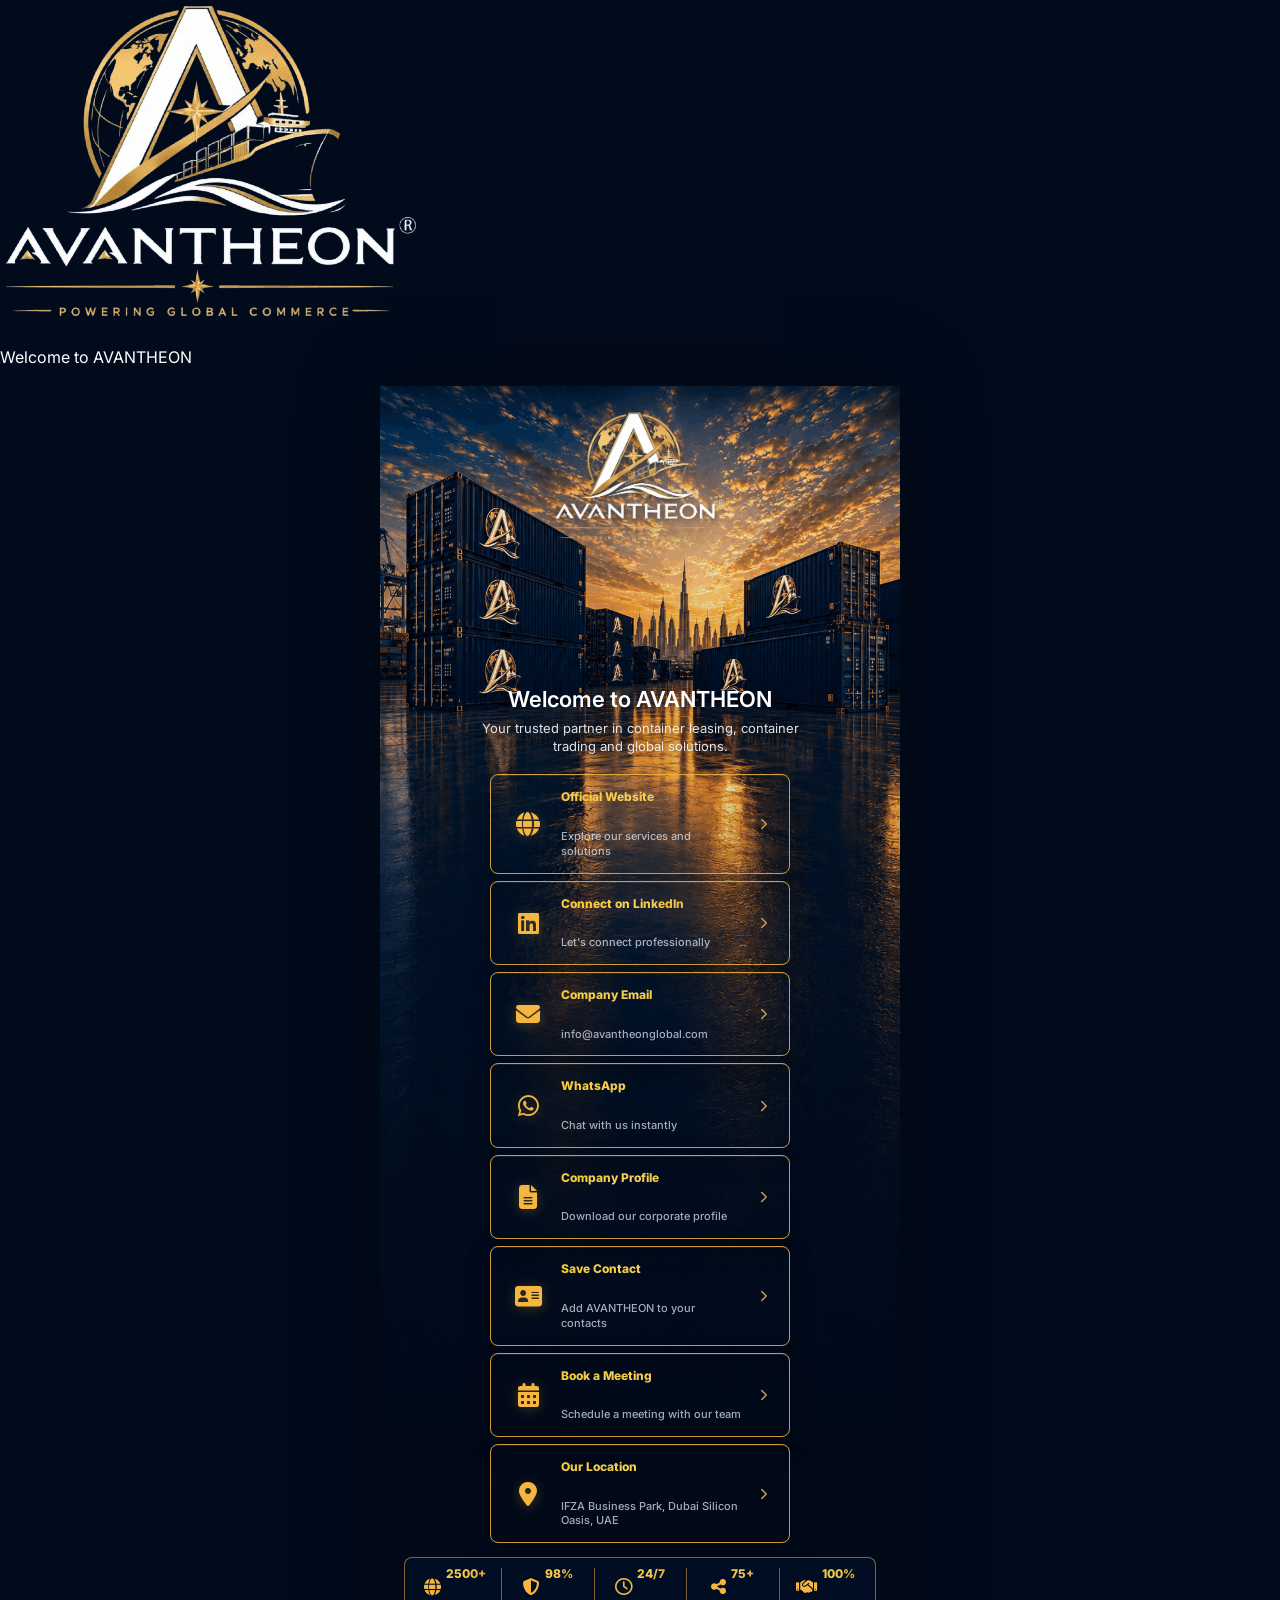
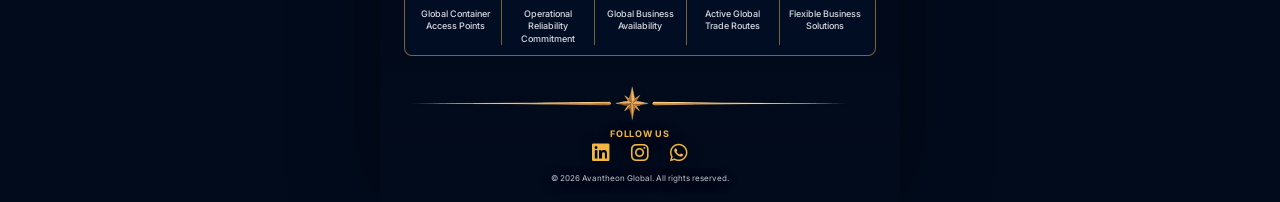
==== commit fb6ca4b7: "Add splash intro markup to the connect page Adds the overlay structure (logo, ambient glow, welcome " ====
--- a/connect/index.html
+++ b/connect/index.html
@@ -15,6 +15,14 @@
     <link rel="shortcut icon" href="../images/fav.png" type="image/x-icon">
 </head>
 <body class="connect-page">
+    <div class="connect-splash" id="connect-splash" aria-hidden="true">
+        <div class="connect-splash-inner">
+            <span class="connect-splash-glow" aria-hidden="true"></span>
+            <img class="connect-splash-logo" src="../images/avantheon-logo.png" alt="">
+            <p class="connect-splash-welcome">Welcome to AVANTHEON</p>
+        </div>
+    </div>
+
     <main class="connect-shell" id="main">
         <header class="connect-hero">
             <div class="connect-hero-bg" aria-hidden="true">
@@ -33,7 +41,7 @@
             <span class="connect-arc-star">&#10022;</span>
         </div>
 
-        <section class="connect-body">
+          <section class="connect-body">
             <div class="connect-intro">
                 <p class="connect-eyebrow">Welcome to AVANTHEON</p>
                 <p class="connect-lead">Your trusted partner in container leasing, container trading and global solutions.</p>
--- a/style.css
+++ b/style.css
@@ -4,8 +4,8 @@
     --blue-700: #0B3A6D;
     --blue-500: #0F5E9C;
     --blue-400: #1A76C5;
-    --gold-700:#D4AF37;
-    --gold-600: #B8902B;
+    --gold-700:#f6cd53;
+    --gold-600:#f6cd53;
     --gold-500:#f6cd53;
     --gold-100:#ffdc4d;
     --white: #FFFFFF;
@@ -454,12 +454,16 @@
     max-width: 720px;
 }
 
-.eyebrow {
+.eyebrow , strong {
     margin: 0 0 24px;
-    color: var(--gold-500);
     font-size: 12px;
     font-weight: 800;
     text-transform: uppercase;
+    background: linear-gradient(135deg, #f5cb37 0%, #f6cd53 45%, #d99b22 100%) !important;
+    -webkit-background-clip: text;
+    -webkit-text-fill-color: transparent !important;
+    background-clip: text !important;
+    color: transparent !important;
 }
 
 h1,
@@ -642,7 +646,7 @@
     align-items: center;
 }
 
-.industries-page .brand {
+.industries-page .site-header .brand {
     height: var(--industries-header-height);
     align-items: center;
 }
@@ -753,7 +757,7 @@
 
 .industries-page .industry-hero .eyebrow {
     margin-bottom: 16px;
-    color: var(--gold-600);
+    color: var(--gold-500);
 }
 
 .industry-hero-copy h1 {
@@ -778,7 +782,7 @@
 }
 
 .industry-hero-copy h1 span {
-    color: var(--gold-600);
+    color: var(--gold-500);
 }
 
 .industry-hero-copy p:not(.eyebrow) {
@@ -1050,7 +1054,8 @@
     border-left: 1px solid rgba(255, 255, 255, 0.08);
 }
 
-.industry-hero-points svg {
+.industry-hero-points svg,
+.industry-hero-points img {
     position: relative;
     z-index: 1;
     flex: 0 0 auto;
@@ -1065,6 +1070,7 @@
     background: transparent;
     border: 0;
     border-radius: 0;
+    object-fit: contain;
     animation: industryPointPulse 3.8s ease-in-out infinite;
     transition: transform 240ms ease, stroke 240ms ease, filter 240ms ease;
 }
@@ -1317,7 +1323,7 @@
     font-size: 18px;
     line-height: 1.16;
     -webkit-box-orient: vertical;
-    -webkit-line-clamp: 2;
+    -webkit-line-clamp: 3;
 }
 
 .industry-node-copy small {
@@ -1365,10 +1371,8 @@
     min-height: 0;
     padding: 0;
     overflow: hidden;
-    background:
-        radial-gradient(circle at 50% 50%, rgba(245, 193, 22, 0.1), transparent 24%),
-        linear-gradient(180deg, #FFFFFF 0%, #F8FBFE 100%);
-    border: 1px solid rgba(11, 58, 109, 0.1);
+    background:radial-gradient(circle at 50% 50%, rgba(245, 193, 22, 0.14), #fdf0f000 24%), linear-gradient(180deg, #17458f 0%, #0a244f 100%);
+    border: 1px solid rgba(212, 175, 55, 0.22);
     border-radius: 18px;
     box-shadow: 0 24px 54px rgba(4, 24, 56, 0.1);
     transition: opacity 260ms ease, transform 260ms ease;
@@ -1398,23 +1402,53 @@
     overflow: hidden;
     text-align: center;
     background:
-        radial-gradient(circle at 50% 48%, rgba(212, 175, 55, 0.11), transparent 28%),
-        radial-gradient(circle at 50% 50%, rgba(4, 24, 56, 0.04) 1px, transparent 1px);
+        radial-gradient(circle at 50% 48%, rgba(212, 175, 55, 0.22), transparent 38%),
+        radial-gradient(circle at 50% 50%, rgba(246, 205, 83, 0.14) 1px, transparent 1px);
     background-size: auto, 18px 18px;
+}
+
+.industry-detail-default::before {
+    position: absolute;
+    top: 50%;
+    left: 50%;
+    z-index: 0;
+    width: 380px;
+    height: 380px;
+    content: "";
+    border: 1px dashed rgba(246, 205, 83, 0.16);
+    border-radius: 50%;
+    transform: translate(-50%, -50%);
+    animation: industryOrbitSpin 46s linear infinite;
+    pointer-events: none;
+}
+
+.industry-detail-default::after {
+    position: absolute;
+    top: 50%;
+    left: 50%;
+    z-index: 0;
+    width: 460px;
+    height: 460px;
+    content: "";
+    border: 1px dashed rgba(77, 134, 255, 0.12);
+    border-radius: 50%;
+    transform: translate(-50%, -50%);
+    animation: industryOrbitSpin 62s linear infinite reverse;
+    pointer-events: none;
 }
 
 .industry-detail-default-mark {
     position: relative;
     z-index: 2;
     display: grid;
-    width: 170px;
-    height: 170px;
+    width: 196px;
+    height: 196px;
     place-items: center;
     margin-top: 6px;
-    background:#0e2140;
-    border: 1px solid rgba(212, 175, 55, 0.24);
+    background: #ffffff;
+    border: 2px solid var(--gold-500);
     border-radius: 50%;
-    box-shadow: 0 24px 50px rgba(4, 24, 56, 0.12);
+    box-shadow: 0 24px 50px rgba(4, 24, 56, 0.28), 0 0 0 6px rgba(246, 205, 83, 0.14);
     animation: industryCenterPulse 2.8s ease-in-out infinite;
 }
 
@@ -1423,15 +1457,28 @@
     inset: -16px;
     z-index: -1;
     content: "";
-    border: 1px solid rgba(212, 175, 55, 0.12);
+    border: 1px solid rgba(212, 175, 55, 0.28);
     border-radius: inherit;
 }
 
+.industry-detail-default-mark::after {
+    position: absolute;
+    inset: -58px;
+    z-index: -2;
+    content: "";
+    border: 1px dashed rgba(246, 205, 83, 0.22);
+    border-radius: 50%;
+    box-shadow:
+        0 0 0 40px rgba(246, 205, 83, 0.05),
+        0 0 0 80px rgba(246, 205, 83, 0.03);
+    animation: industryRingPulse 5.6s ease-in-out infinite;
+}
+
 .industry-detail-default-mark img {
-    width: 135px;
+    width: 158px;
     height: auto;
     fill: none;
-    stroke: var(--gold-600);
+    stroke: var(--gold-500);
     stroke-linecap: round;
     stroke-linejoin: round;
     stroke-width: 1.8;
@@ -1439,23 +1486,23 @@
 
 .industry-default-network {
     position: absolute;
-    inset: 10% 0 12%;
+    inset: 0;
     z-index: 1;
     width: 100%;
-    height: 78%;
+    height: 100%;
     overflow: visible;
     pointer-events: none;
 }
 
 .industry-network-lines use {
     fill: none;
-    stroke: rgba(212, 175, 55, 0.46);
+    stroke: rgba(246, 205, 83, 0.85);
     stroke-dasharray: 0.6 1.45;
     stroke-linecap: round;
     stroke-linejoin: round;
-    stroke-width: 0.36;
+    stroke-width: 0.42;
     vector-effect: non-scaling-stroke;
-    filter: drop-shadow(0 0 4px rgba(245, 193, 22, 0.22));
+    filter: drop-shadow(0 0 4px rgba(245, 193, 22, 0.4));
     animation: industryNetworkBreathe 3.6s ease-in-out infinite;
 }
 
@@ -1607,7 +1654,7 @@
     width: 34px;
     height: 34px;
     fill: none;
-    stroke: var(--gold-600);
+    stroke: var(--gold-500);
     stroke-linecap: round;
     stroke-linejoin: round;
     stroke-width: 1.8;
@@ -1616,7 +1663,7 @@
 
 .industry-default-cue p {
     margin: 0;
-    color: rgba(4, 24, 56, 0.68);
+    color: rgba(255, 255, 255, 0.82);
     font-size: 12px;
     font-weight: 700;
     line-height: 1.35;
@@ -1626,12 +1673,35 @@
     0%,
     100% {
         transform: scale(1);
-        box-shadow: 0 24px 50px rgba(4, 24, 56, 0.12);
+        box-shadow: 0 24px 50px rgba(4, 24, 56, 0.28), 0 0 0 6px rgba(246, 205, 83, 0.14);
     }
 
     50% {
         transform: scale(1.035);
-        box-shadow: 0 30px 62px rgba(4, 24, 56, 0.16);
+        box-shadow: 0 30px 62px rgba(4, 24, 56, 0.32), 0 0 0 9px rgba(246, 205, 83, 0.2);
+    }
+}
+
+@keyframes industryRingPulse {
+    0%,
+    100% {
+        transform: scale(1);
+        opacity: 0.7;
+    }
+
+    50% {
+        transform: scale(1.06);
+        opacity: 1;
+    }
+}
+
+@keyframes industryOrbitSpin {
+    from {
+        transform: translate(-50%, -50%) rotate(0deg);
+    }
+
+    to {
+        transform: translate(-50%, -50%) rotate(360deg);
     }
 }
 
@@ -2349,7 +2419,7 @@
     margin: 0 auto;
     gap: 0;
     overflow: hidden;
-    background: url("images/industries-1.jpg") center 58% / cover no-repeat;
+    background: url("images/solution-trading.png") center 58% / cover no-repeat;
     border: 0;
     border-top: 4px solid var(--gold-700);
     border-bottom: 1px solid rgba(246, 205, 83, 0.44);
@@ -2693,7 +2763,8 @@
         padding: 8px 10px;
     }
 
-    .industry-hero-points svg {
+    .industry-hero-points svg,
+    .industry-hero-points img {
         width: 30px;
         height: 30px;
         padding: 0;
@@ -3456,7 +3527,7 @@
     align-items: center;
 }
 
-.about-page .brand {
+.about-page .site-header .brand {
     height: var(--about-header-height);
     align-items: center;
 }
@@ -3736,7 +3807,7 @@
 
 .about-purpose-intro .eyebrow {
     margin-bottom: 14px;
-    color: var(--gold-600);
+    color: var(--gold-500);
 }
 
 .about-purpose-intro h2 {
@@ -5843,8 +5914,11 @@
     border-radius: 0;
     box-shadow: none;
 }
-.footer-logo{
-    width: 150px;
+.footer-logo {
+     width: 239px;
+    background: #fff;
+    padding: 7px;
+    border-radius: 8px;
 }
 
 .stat-item {
@@ -5993,7 +6067,7 @@
 }
 
 .stat-suffix {
-    color: #504f4c;
+    color: var(--gold-500);
     font-size: 1.05em;
     font-weight: 800;
     letter-spacing: 0.05em;;
@@ -6134,7 +6208,7 @@
 
 .about-content .eyebrow {
     margin-bottom: 0;
-    color: var(--gold-600);
+    color: var(--gold-500);
     letter-spacing: 0;
 }
 
@@ -7955,7 +8029,7 @@
     max-width: none !important;
     margin: 0 auto;
     padding: 0 0 8px;
-    color: var(--gold-600);
+    color: var(--gold-500);
     background: transparent;
     border: 0;
     border-bottom: 2px solid rgba(245, 193, 22, 0.44);
@@ -8191,7 +8265,7 @@
 
 .floating-container-image {
     position: absolute;
-    top: 42px;
+    top: 30% !important;
     left: 50%;
     z-index: 2;
     width: min(84%, 600px);
@@ -8201,6 +8275,7 @@
     filter: drop-shadow(0 30px 26px rgba(4, 24, 56, 0.24));
     animation: containerFloat 3.8s ease-in-out infinite;
     will-change: transform;
+    border-radius:8px;
 }
 
 .container-shadow-svg {
@@ -8569,7 +8644,7 @@
 
 .catalogue-copy .eyebrow {
     margin-bottom: 0;
-    color: var(--gold-600);
+    color: var(--gold-500);
 }
 
 .catalogue-copy h2 {
@@ -8623,7 +8698,7 @@
 }
 
 .catalogue-active-label {
-    color: var(--gold-600);
+    color: var(--gold-500);
     font-size: 12px;
     font-weight: 800;
     letter-spacing: 0.08em;
@@ -8767,7 +8842,7 @@
 }
 
 .catalogue-stage-label {
-    color: var(--gold-600);
+    color: var(--gold-500);
     font-size: 11px;
     font-weight: 800;
     letter-spacing: 0.1em;
@@ -9915,7 +9990,7 @@
 
 .industries-page .industry-hero-points article {
     display: grid;
-    min-height: 142px;
+    min-height: 122px;
     padding: 20px 14px 16px;
     justify-items: center;
     align-content: center;
@@ -9939,7 +10014,8 @@
     display: none;
 }
 
-.industries-page .industry-hero-points svg {
+.industries-page .industry-hero-points svg,
+.industries-page .industry-hero-points img {
     width: 47px;
     height: 47px;
     stroke: #F3C54C;
@@ -9948,7 +10024,7 @@
 .industries-page .industry-hero-points span {
     max-width: none;
     color: #FFFFFF;
-    font-size: 12px;
+    font-size: 11px;
     font-weight: 800;
     line-height: 1.25;
     letter-spacing: 0.02em;
@@ -10003,7 +10079,8 @@
         padding: 15px 10px;
     }
 
-    .industries-page .industry-hero-points svg {
+    .industries-page .industry-hero-points svg,
+    .industries-page .industry-hero-points img {
         width: 36px;
         height: 36px;
     }
@@ -10523,8 +10600,8 @@
     }
 
     .catalogue-stage.container-showcase {
-        min-height: 320px;
-        border-radius: 20px;
+        min-height: 330px;
+        border-radius: 26px;
     }
 
     .catalogue-stage.container-showcase::before {
@@ -10546,20 +10623,7 @@
     }
 
     .catalogue-stage-copy {
-        top: 16px;
-        left: 16px;
-        right: 16px;
-        max-width: none;
-        gap: 6px;
-        padding: 14px 14px 12px;
-    }
-
-    .catalogue-stage-copy strong {
-        font-size: 24px;
-    }
-
-    .catalogue-stage-copy p {
-        font-size: 12px;
+        display: none;
     }
 
     .catalogue-stage-badge {
@@ -10575,7 +10639,7 @@
     }
 
     .catalogue-stage .catalogue-hero-image {
-        top: 86px;
+        top: 24px;
         width: min(88%, 360px);
     }
 
@@ -11493,17 +11557,6 @@
     box-shadow: 0 14px 30px rgba(57, 203, 184, 0.16);
 }
 
-.featured-solution.is-changing .featured-solution-media img,
-.featured-solution.is-changing .featured-solution-content {
-    opacity: 0;
-    transform: translateY(8px);
-}
-
-.featured-solution-media img,
-.featured-solution-content {
-    transition: opacity 180ms ease, transform 240ms ease;
-}
-
 .solution-comparison {
     padding: 92px 0;
     background: #041624;
@@ -11735,9 +11788,9 @@
 }
 
 .finder-progress span.is-complete {
-    color: #04141f;
-    background: var(--solutions-teal);
-    border-color: var(--solutions-teal);
+    color: var(--navy-900);
+    background: var(--gold-500);
+    border-color: var(--gold-500);
 }
 
 .finder-progress i {
@@ -12467,7 +12520,7 @@
     margin-bottom: 54px;
 }
 
-body.about-page #process .about-section-heading .eyebrow { color: #F1C75B; }
+body.about-page #process .about-section-heading .eyebrow { color: var(--gold-500); }
 body.about-page #process .about-section-heading h2 { color: #FFFFFF; }
 
 body.about-page #process .about-process-track {
@@ -12709,7 +12762,7 @@
     margin-bottom: 48px;
 }
 
-body.about-page #process .about-section-heading .eyebrow { color: #D3A62F; }
+body.about-page #process .about-section-heading .eyebrow { color: var(--gold-500); }
 body.about-page #process .about-section-heading h2 { color: #041838; text-shadow: none; }
 
 body.about-page #process .process-banner {
@@ -13108,7 +13161,7 @@
 }
 
 body.about-page #process .about-section-heading .eyebrow {
-    color: #A97818;
+    color: var(--gold-500);
     letter-spacing: 0.16em;
 }
 
@@ -15113,6 +15166,7 @@
 
 .solutions-page .featured-solution.is-visible .featured-value-grid article {
     animation: featuredCardRise 650ms cubic-bezier(.2, .75, .25, 1) both;
+   
 }
 
 .solutions-page .featured-solution.is-visible .featured-value-grid article:nth-child(1) { animation-delay: 230ms; }
@@ -15153,6 +15207,7 @@
 @media (max-width: 720px) {
     .solutions-page .featured-value-grid { grid-template-columns: 1fr; }
     .solutions-page .featured-value-grid article + article { padding-left: 0; }
+    
 }
 
 @media (prefers-reduced-motion: reduce) {
@@ -16275,10 +16330,6 @@
     color: #bdcbd7;
     font-size: 13px;
     line-height: 1.58;
-}
-
-.solutions-page .finder-progress {
-    display: none;
 }
 
 .solutions-page .finder-form {
@@ -16975,14 +17026,10 @@
 .solutions-page .solutions-hero {
     min-height: clamp(720px, 100vh, 900px);
     padding: clamp(118px, 13vh, 158px) 0 86px;
-    background:
-        radial-gradient(circle at 61% 80%, rgba(243, 170, 54, .12), transparent 20%),
-        radial-gradient(circle at 81% 44%, rgba(53, 203, 185, .14), transparent 27%),
-        radial-gradient(circle at 42% 48%, rgba(77, 134, 255, .14), transparent 28%),
-        linear-gradient(135deg, #020b16 0%, #031323 50%, #02101d 100%);
-}
-
-.solutions-page .solutions-hero::after {
+    background-image: url('images/solution12.png');
+}
+
+/* .solutions-page .solutions-hero::after {
     content: "";
     position: absolute;
     inset: 0;
@@ -16994,7 +17041,7 @@
     background-size: 90px 90px, 420px 100%;
     animation: solutionsStarDrift 22s linear infinite, solutionsLightSweep 9s ease-in-out infinite;
     pointer-events: none;
-}
+} */
 
 .solutions-page .solutions-hero-layout {
     width: min(100% - 40px, 1420px);
@@ -17003,12 +17050,59 @@
 }
 
 .solutions-page .solutions-hero-copy {
+    position: relative;
     align-self: center;
     padding-top: 0;
+    isolation: isolate;
+}
+
+.solutions-page .solutions-hero-copy::before {
+    content: "";
+    position: absolute;
+    top: -140px;
+    left: -110px;
+    z-index: -1;
+    width: 460px;
+    height: 460px;
+    /* background:
+        radial-gradient(circle at 40% 40%, rgba(246, 205, 83, 0.24), transparent 60%),
+        radial-gradient(circle at 70% 75%, rgba(77, 134, 255, 0.14), transparent 55%); */
+    pointer-events: none;
+    animation: solutionsHeroGlowDrift 11s ease-in-out infinite;
+}
+
+.solutions-page .solutions-hero-copy::after {
+    content: "";
+    position: absolute;
+    bottom: -120px;
+    left: -60px;
+    z-index: -1;
+    width: 420px;
+    height: 420px;
+    background: radial-gradient(circle, rgba(77, 134, 255, 0.16), transparent 65%);
+    pointer-events: none;
+    animation: solutionsHeroDecorFloat 13s ease-in-out infinite;
+}
+
+@keyframes solutionsHeroGlowDrift {
+    0%, 100% { transform: translate(0, 0) scale(1); opacity: 0.85; }
+    50% { transform: translate(18px, -18px) scale(1.12); opacity: 1; }
+}
+
+@keyframes solutionsHeroDecorFloat {
+    0%, 100% { transform: translate(0, 0) scale(1); opacity: 0.8; }
+    50% { transform: translate(-10px, 12px) scale(1.08); opacity: 1; }
+}
+
+@media (max-width: 1024px) {
+    .solutions-page .solutions-hero-copy::before,
+    .solutions-page .solutions-hero-copy::after {
+        display: none;
+    }
 }
 
 .solutions-page .solutions-hero-copy .solutions-kicker {
-    color: #f1aa35;
+    color: var(--gold-500);
 }
 
 .solutions-page .solutions-hero-copy h1 {
@@ -17021,8 +17115,8 @@
 }
 
 .solutions-page .solutions-hero-copy h1 span {
-    color: #f1aa35;
-    text-shadow: 0 0 30px rgba(243, 170, 54, .16);
+    color: var(--gold-500);
+    text-shadow: 0 0 30px rgba(246, 205, 83, .18);
 }
 
 .solutions-page .solutions-hero-lead {
@@ -17152,7 +17246,7 @@
 
 .solutions-page .solution-card-own .solution-card-title {
     top: 86px;
-    color: #f1aa35;
+    color: var(--gold-500);
     font-size: clamp(18px, 1.35vw, 24px);
 }
 
@@ -17160,7 +17254,7 @@
     top: 58px;
     left: 50%;
     right: auto;
-    color: #f1aa35;
+    color: var(--gold-500);
     background: transparent;
     transform: translateX(-50%);
     white-space: nowrap;
@@ -17574,7 +17668,7 @@
 
 .solutions-page .stage-node-c,
 .solutions-page .stage-spark {
-    fill: #f3aa36;
+    fill: var(--gold-500);
     animation: solutionNodePulse 1.8s ease-in-out infinite;
 }
 
@@ -17608,9 +17702,9 @@
     height: 78px;
     color: #fff7d8;
     background:
-        radial-gradient(circle at 50% 45%, rgba(255, 238, 170, .92), rgba(243, 170, 54, .8) 42%, rgba(77, 45, 5, .96) 72%);
+        radial-gradient(circle at 50% 45%, rgba(255, 238, 170, .92), rgba(246, 205, 83, .85) 42%, rgba(77, 45, 5, .96) 72%);
     border-color: rgba(255, 219, 127, .82);
-    box-shadow: 0 0 0 14px rgba(243, 170, 54, .12), 0 0 48px rgba(243, 170, 54, .46);
+    box-shadow: 0 0 0 14px rgba(246, 205, 83, .12), 0 0 48px rgba(246, 205, 83, .46);
 }
 
 .solutions-page .solution-card-own::after {
@@ -17742,7 +17836,7 @@
 
 .solutions-page .stage-node,
 .solutions-page .stage-spark {
-    filter: drop-shadow(0 0 7px #ffd27a) drop-shadow(0 0 16px #f3aa36);
+    filter: drop-shadow(0 0 7px #ffdc4d) drop-shadow(0 0 16px #f6cd53);
 }
 
 .solutions-page .solution-card {
@@ -18948,7 +19042,7 @@
     align-items: center;
 }
 
-.solutions-page .brand {
+.solutions-page .site-header .brand {
     height: var(--about-header-height);
     align-items: center;
 }
@@ -19037,8 +19131,8 @@
 
 /* Solutions hero: final locked carousel and image-forward cards */
 .solutions-page .solution-selector {
-    --rail: clamp(225px, 20.5vw, 292px);
-    --card-width: clamp(232px, 21vw, 286px);
+    --rail: clamp(225px, 20.6vw, 331px);
+    --card-width: clamp(232px, 21vw, 319px);
     min-height: 600px;
     overflow: visible;
 }
@@ -19049,8 +19143,10 @@
     top: 58px;
     width: var(--card-width);
     min-height: 458px;
-    animation-duration: 7.2s;
-    animation-timing-function: cubic-bezier(.22, .78, .24, 1);
+    will-change: transform, opacity;
+    backface-visibility: hidden;
+    animation-duration: 9s;
+    animation-timing-function: cubic-bezier(0.45, 0, 0.15, 1);
     animation-iteration-count: infinite;
 }
 
@@ -19134,7 +19230,7 @@
     right: 16px;
     bottom: 18px;
     left: 16px;
-    font-size: 11px;
+    font-size: 14px;
     line-height: 1.28;
 }
 
@@ -19261,8 +19357,8 @@
 
 .solutions-page .button-gold {
     color: var(--navy-900);
-    background: linear-gradient(135deg, var(--gold-700) 0%, var(--gold-100) 52%, var(--gold-500) 100%);
-    box-shadow: 0 12px 30px rgba(212, 175, 55, 0.22);
+    background: linear-gradient(148deg, rgba(238, 164, 45, 1) 0%, rgba(255, 248, 123, 1) 42%, rgba(238, 164, 45, 1) 100%);
+    box-shadow: 0 12px 24px rgba(212, 175, 55, 0.18);
 }
 
 .solutions-page .button-outline {
@@ -19343,9 +19439,9 @@
 
 .solutions-page .featured-cta {
     color: var(--navy-900);
-    background: linear-gradient(135deg, var(--gold-700), var(--gold-100));
-    border-color: rgba(255, 220, 77, 0.66);
-    box-shadow: 0 12px 28px rgba(212, 175, 55, 0.25);
+    background: linear-gradient(148deg, rgba(238, 164, 45, 1) 0%, rgba(255, 248, 123, 1) 42%, rgba(238, 164, 45, 1) 100%);
+    border-color: rgba(238, 164, 45, 0.66);
+    box-shadow: 0 12px 24px rgba(212, 175, 55, 0.18);
 }
 
 .solutions-page .solution-comparison {
@@ -19408,7 +19504,7 @@
 .solutions-page .finder-options input:checked + span,
 .solutions-page .finder-result-link:hover {
     color: var(--navy-900);
-    background: linear-gradient(135deg, var(--gold-700), var(--gold-100));
+    background: linear-gradient(148deg, rgba(238, 164, 45, 1) 0%, rgba(255, 248, 123, 1) 42%, rgba(238, 164, 45, 1) 100%);
     border-color: var(--gold-500);
 }
 
@@ -19499,7 +19595,7 @@
 }
 
 .solutions-page .featured-benefits i {
-    color: var(--gold-700);
+    color: var(--gold-500);
 }
 
 .solutions-page .solution-finder {
@@ -19535,7 +19631,7 @@
 }
 
 .solutions-page .finder-intro .solutions-kicker {
-    color: var(--gold-700);
+    color: var(--gold-500);
     text-shadow: none;
 }
 
@@ -19621,11 +19717,10 @@
 }
 
 .solutions-page .solutions-hero {
-    background:
-        radial-gradient(circle at 72% 22%, rgba(26, 118, 197, 0.24), transparent 27%),
-        radial-gradient(circle at 44% 54%, rgba(77, 134, 255, 0.15), transparent 31%),
-        radial-gradient(circle at 76% 84%, rgba(246, 205, 83, 0.13), transparent 25%),
-        linear-gradient(135deg, #03142e 0%, var(--navy-900) 48%, var(--navy-800) 100%);
+    background:radial-gradient(circle at 72% 22%, rgb(26 118 197 / 0%), #0000003d 27%), radial-gradient(circle at 44% 54%, rgb(77 134 255 / 0%), #0000004a 31%), radial-gradient(circle at 76% 84%, rgb(246 205 83 / 0%), transparent 25%), linear-gradient(135deg, rgb(3 20 46 / 0%) 0%, rgb(4 24 56 / 49%) 48%, rgb(8 43 86) 100%), url(images/solution12.png);
+    background-repeat: no-repeat;
+    background-size: cover;
+    background-position: center;
 }
 
 .solutions-page .solutions-hero::after {
@@ -19754,8 +19849,9 @@
 }
 
 @keyframes solutionCueTap {
-    0%, 100% { transform: translateY(0) rotate(-8deg); }
-    50% { transform: translateY(-3px) rotate(0); }
+    0%, 100% { transform: translate(0, 0) scale(1); }
+    40% { transform: translate(2px, 2px) scale(0.86); }
+    55% { transform: translate(2px, 2px) scale(1.12); }
 }
 
 @keyframes solutionCueDown {
@@ -19964,7 +20060,7 @@
 }
 
 .solutions-page .featured-solution .solutions-kicker {
-    color: var(--gold-700);
+    color: var(--gold-500);
     font-weight: 900;
     letter-spacing: 0.15em;
     text-shadow: 0 0 16px rgba(212, 175, 55, 0.12);
@@ -20103,8 +20199,8 @@
 }
 
 .services .service-card svg {
-    stroke: var(--gold-700);
-    color: var(--gold-700);
+    stroke: var(--gold-500);
+    color: var(--gold-500);
     background:radial-gradient(circle at 32% 22%, rgba(255, 255, 255, 0.92), transparent 34%), linear-gradient(145deg, #ffffff, #e2e2e2);
     border-color: rgba(212, 175, 55, 0.28);
     box-shadow:
@@ -20718,7 +20814,7 @@
 @media (max-width: 860px) {
     .presence#operations .map-panel {
         min-height: 0;
-        aspect-ratio: 16 / 9;
+        aspect-ratio: 1916 / 821;
     }
 
     .network-info-legend {
@@ -20745,12 +20841,12 @@
 
 @media (max-width: 560px) {
     .presence#operations .map-panel {
-        min-height: 300px;
-        aspect-ratio: auto;
+        min-height: 0;
+        aspect-ratio: 1916 / 821;
     }
 
     .presence#operations .network-map-base {
-        object-fit: fill;
+        object-fit: cover;
     }
 
     .presence#operations .vector-port-labels text,
@@ -21224,6 +21320,93 @@
     background: var(--white);
 }
 
+.contact-country-combo [data-country-select] {
+    position: absolute;
+    width: 1px;
+    height: 1px;
+    padding: 0;
+    margin: -1px;
+    overflow: hidden;
+    clip: rect(0, 0, 0, 0);
+    white-space: nowrap;
+    border: 0;
+}
+
+.contact-country-combo {
+    position: relative;
+}
+
+.contact-country-combo input[data-country-search] {
+    cursor: pointer;
+    background-image:
+        linear-gradient(45deg, transparent 50%, rgba(238, 164, 45, 0.85) 50%),
+        linear-gradient(135deg, rgba(238, 164, 45, 0.85) 50%, transparent 50%);
+    background-position:
+        calc(100% - 18px) calc(50% - 3px),
+        calc(100% - 12px) calc(50% - 3px);
+    background-size: 6px 6px, 6px 6px;
+    background-repeat: no-repeat;
+    padding-right: 30px;
+}
+
+.contact-country-listbox {
+    position: absolute;
+    top: calc(100% + 6px);
+    right: 0;
+    left: 0;
+    z-index: 20;
+    max-height: 248px;
+    margin: 0;
+    padding: 6px;
+    overflow-y: auto;
+    list-style: none;
+    background: #0a2140;
+    border: 1px solid rgba(238, 164, 45, 0.28);
+    border-radius: 12px;
+    box-shadow: 0 20px 44px rgba(1, 11, 29, 0.42);
+}
+
+.contact-country-option {
+    display: grid;
+    grid-template-columns: 20px minmax(0, 1fr) auto;
+    align-items: center;
+    gap: 10px;
+    padding: 9px 10px;
+    color: rgba(226, 236, 248, 0.9);
+    border-radius: 8px;
+    cursor: pointer;
+    font-size: 13px;
+}
+
+.contact-country-flag {
+    font-size: 15px;
+    line-height: 1;
+}
+
+.contact-country-name {
+    overflow: hidden;
+    white-space: nowrap;
+    text-overflow: ellipsis;
+}
+
+.contact-country-dial {
+    color: rgba(226, 236, 248, 0.5);
+    font-size: 11px;
+}
+
+.contact-country-option:hover,
+.contact-country-option.is-active {
+    background: rgba(238, 164, 45, 0.16);
+    color: #fff;
+}
+
+.contact-country-empty {
+    padding: 12px 10px;
+    color: rgba(226, 236, 248, 0.55);
+    font-size: 12px;
+    text-align: center;
+}
+
 .contact-phone-wrap {
     display: grid;
     grid-template-columns: auto minmax(0, 1fr);
@@ -21300,7 +21483,7 @@
 .contact-choice-grid {
     display: grid;
     grid-template-columns: repeat(5, minmax(0, 1fr));
-    gap: 8px;
+    gap: 10px;
     padding: 2px;
     border: 1px solid transparent;
     border-radius: 12px;
@@ -21309,17 +21492,18 @@
 .contact-choice-card {
     position: relative;
     display: grid;
-    gap: 5px;
+    gap: 8px;
     justify-items: center;
-    min-height: 68px;
-    padding: 10px 6px;
+    align-content: center;
+    min-height: 96px;
+    padding: 16px 10px;
     color: rgba(226, 236, 248, 0.82);
     background: rgba(255, 255, 255, 0.03);
     border: 1px solid rgba(255, 255, 255, 0.12);
-    border-radius: 10px;
-    font-size: 9px;
+    border-radius: 12px;
+    font-size: 11px;
     font-weight: 700;
-    line-height: 1.25;
+    line-height: 1.3;
     text-align: center;
     cursor: pointer;
     transition: transform 220ms ease, border-color 220ms ease, background 220ms ease, box-shadow 220ms ease;
@@ -21329,6 +21513,17 @@
     position: absolute;
     opacity: 0;
     pointer-events: none;
+}
+
+.contact-choice-icon {
+    display: grid;
+    width: 38px;
+    height: 38px;
+    place-items: center;
+    background: rgba(238, 164, 45, 0.1);
+    border: 1px solid rgba(238, 164, 45, 0.24);
+    border-radius: 50%;
+    transition: background 220ms ease, border-color 220ms ease;
 }
 
 .contact-choice-icon svg {
@@ -21347,6 +21542,13 @@
     background: rgba(238, 164, 45, 0.08);
     border-color: rgba(238, 164, 45, 0.55);
     box-shadow: 0 0 0 4px rgba(238, 164, 45, 0.08);
+}
+
+.contact-choice-card:hover .contact-choice-icon,
+.contact-choice-card:has(input:checked) .contact-choice-icon,
+.contact-choice-card:has(input:focus-visible) .contact-choice-icon {
+    background: rgba(238, 164, 45, 0.2);
+    border-color: rgba(238, 164, 45, 0.7);
 }
 
 .contact-chip-group {
@@ -22539,7 +22741,7 @@
     } */
 
     .industry-hub-layout {
-        height: clamp(560px, calc(100svh - 165px), 650px);
+        height: clamp(600px, calc(100svh - 165px), 650px);
         gap: 16px;
     }
 
@@ -22658,7 +22860,7 @@
         font-size: 11.7px;
         line-height: 1.42;
         -webkit-box-orient: vertical;
-        -webkit-line-clamp: 3;
+        -webkit-line-clamp: 7;
     }
 
     .industry-detail-column:nth-child(3) p {
@@ -22804,12 +23006,10 @@
 
 .connect-logo {
     display: block;
-    width: min(230px, 66vw);
+    width: min(175px, 66vw);
     height: auto;
     margin: 0 auto;
-    filter:
-        drop-shadow(0 3px 2px rgba(0, 0, 0, 0.7))
-        drop-shadow(0 14px 30px rgba(0, 0, 0, 0.5));
+    filter: drop-shadow(0 2px 3px rgba(0, 0, 0, 0.55));
 }
 
 .connect-hero-tagline {
@@ -22888,7 +23088,7 @@
 .connect-actions {
     display: grid;
     gap: 7px;
-    width: min(100%, 380px);
+    width: min(100%, 300px);
     margin: 0 auto;
 }
 
@@ -22912,7 +23112,9 @@
     color: inherit;
     text-align: left;
     text-decoration: none;
-    background: linear-gradient(90deg, rgba(2, 16, 42, 0.98), rgba(4, 28, 68, 0.94));
+    appearance: none;
+    background: transparent;
+    font: inherit;
     border: 1px solid rgba(242, 180, 63, 0.86);
     border-radius: 8px;
     box-shadow:
@@ -22926,7 +23128,7 @@
 .connect-btn:hover,
 .connect-btn:focus-visible {
     transform: translateY(-1px);
-    background: rgba(197, 160, 89, 0.08);
+    background:linear-gradient(90deg, rgba(2, 16, 42, 0.98), rgba(4, 28, 68, 0.94));
     border-color: rgba(232, 197, 106, 0.72);
     box-shadow:
         inset 0 1px 0 rgba(255, 255, 255, 0.06),
@@ -22968,11 +23170,11 @@
 .connect-btn-text strong {
     display: block;
     color: var(--white);
-    font-size: 11px;
+    font-size: 15px;
     font-weight: 800;
-    letter-spacing: 0.08em;
+    letter-spacing: 0;
     line-height: 1.3;
-    text-transform: uppercase;
+    text-transform: none;
 }
 
 .connect-btn-text small {
@@ -23041,7 +23243,7 @@
 
 .connect-pillar-value strong {
     color: #F4B63E;
-    font-size: 15px;
+    font-size: 12px;
     line-height: 1;
 }
 
@@ -23072,7 +23274,9 @@
 }
 
 .connect-footer {
-    padding: 8px 18px 22px;
+    position: relative;
+    padding: 0 18px 18px;
+    overflow: hidden;
     text-align: center;
     text-shadow: 0 2px 12px rgba(0, 0, 0, 0.55);
 }
@@ -23087,12 +23291,22 @@
 }
 
 .connect-footer-tagline {
-    margin: 0 0 5px;
+    margin: 16px 0 0px;
     color: #F4B63E;
     font-size: 9px;
     font-weight: 700;
     letter-spacing: 0.08em;
     text-transform: uppercase;
+}
+
+.connect-footer-ribbon {
+display: block;
+    width: 100%;
+    height: 44px;
+    margin: 0 0px -13px;
+    object-fit: cover;
+    object-position: center;
+    pointer-events: none;
 }
 
 .connect-socials {
@@ -23187,7 +23401,7 @@
     }
 
     .connect-body {
-        padding-inline: 14px;
+        padding: 0 14px;
     }
 
     .connect-eyebrow {
@@ -23202,26 +23416,26 @@
     }
 
     .connect-btn {
-        min-height: 48px;
-        grid-template-columns: 38px minmax(0, 1fr) 14px;
-        gap: 8px;
-        padding: 6px 10px;
+        min-height: 42px;
+        grid-template-columns: 32px minmax(0, 1fr) 12px;
+        gap: 6px;
+        padding: 5px 9px;
         border-color: rgba(245, 180, 58, 0.86);
     }
 
     .connect-btn-text strong {
-        font-size: 10px;
+        font-size: 9px;
         letter-spacing: 0;
         text-transform: none;
     }
 
     .connect-btn-text small {
         margin-top: 1px;
-        font-size: 8px;
+        font-size: 7px;
     }
 
     .connect-footer {
-        padding: 8px 16px calc(18px + env(safe-area-inset-bottom));
+        padding: 0 16px calc(14px + env(safe-area-inset-bottom));
     }
 
     .connect-footer-brand {
@@ -23271,13 +23485,17 @@
     }
 
     .connect-btn {
-        grid-template-columns: 36px minmax(0, 1fr) 14px;
-        min-height: 48px;
+        grid-template-columns: 32px minmax(0, 1fr) 12px;
+        min-height: 42px;
     }
 
     .connect-btn-icon {
-        width: 36px;
-        height: 36px;
+        width: 32px;
+        height: 32px;
+    }
+
+    .connect-btn-icon i {
+        font-size: 21px;
     }
 
     .contact-enquiry {
@@ -23522,6 +23740,14 @@
         gap: 22px;
         padding-top: 44px;
     }
+    .solutions-page .featured-solution.is-visible .featured-value-grid article {
+    animation: featuredCardRise 650ms cubic-bezier(.2, .75, .25, 1) both;
+    display: flex !important;
+    padding: 12px !important;
+    gap: 10px !important;
+    flex-direction: column !important;
+}
+
 }
 
 @media (max-width: 360px) {
@@ -23586,7 +23812,7 @@
 
     .presence#operations .map-panel {
         min-height: 0;
-        aspect-ratio: 1.35 / 1;
+        aspect-ratio: 1916 / 821;
     }
 }
 
@@ -23615,7 +23841,7 @@
     }
 
     .presence#operations .map-panel {
-        aspect-ratio: 1.35 / 1;
+        aspect-ratio: 1916 / 821;
     }
 
     .industries {
@@ -23709,7 +23935,7 @@
 
     .presence#operations .map-panel {
         min-height: 0;
-        aspect-ratio: 1 / 0.72;
+        aspect-ratio: 1916 / 821;
     }
 }
 
@@ -24114,7 +24340,8 @@
         text-align: center;
     }
 
-    body.industries-page .industry-hero-points svg {
+    body.industries-page .industry-hero-points svg,
+    body.industries-page .industry-hero-points img {
         width: 28px;
         height: 28px;
     }
@@ -24527,7 +24754,7 @@
 
     body.industries-page .industry-default-cue p {
         margin: 0;
-        color: #0f172a;
+        color: rgba(255, 255, 255, 0.82);
         font-size: 14px;
         font-weight: 700;
         line-height: 1.35;
@@ -24565,3 +24792,332 @@
         height: 66px;
     }
 }
+
+/* =========================================================
+   Legal pages (Privacy Policy, Terms & Conditions)
+   ========================================================= */
+.legal-hero {
+    padding: 150px 0 56px;
+    background: linear-gradient(135deg, #03142e 0%, var(--navy-900) 55%, var(--navy-800) 100%);
+}
+
+.legal-hero h1 {
+    max-width: 720px;
+    margin-top: 10px;
+    color: var(--white);
+    font-size: clamp(34px, 4.2vw, 52px);
+}
+
+.legal-meta {
+    max-width: 640px;
+    margin: 16px 0 0;
+    color: rgba(203, 219, 236, 0.62);
+    font-size: 13px;
+    font-weight: 600;
+    letter-spacing: 0.02em;
+}
+
+.legal-content {
+    padding: 64px 0 96px;
+    background: var(--white);
+}
+
+.legal-content-layout {
+    display: grid;
+    grid-template-columns: 240px minmax(0, 1fr);
+    align-items: start;
+    gap: 56px;
+}
+
+.legal-toc {
+    position: sticky;
+    top: 110px;
+    padding: 20px;
+    background: var(--slate-50);
+    border: 1px solid var(--slate-200);
+    border-radius: 14px;
+}
+
+.legal-toc-label {
+    margin: 0 0 10px;
+    color: var(--navy-900);
+    font-size: 11px;
+    font-weight: 800;
+    letter-spacing: 0.08em;
+    text-transform: uppercase;
+}
+
+.legal-toc ol {
+    display: grid;
+    margin: 0;
+    padding: 0 0 0 18px;
+    gap: 7px;
+}
+
+.legal-toc a {
+    color: var(--slate-500);
+    font-size: 13px;
+    line-height: 1.4;
+    text-decoration: none;
+    transition: color var(--ease);
+}
+
+.legal-toc a:hover,
+.legal-toc a:focus-visible {
+    color: var(--gold-600);
+}
+
+.legal-article {
+    min-width: 0;
+    max-width: 720px;
+}
+
+.legal-article section {
+    padding-top: 36px;
+    margin-top: 36px;
+    border-top: 1px solid var(--slate-200);
+    scroll-margin-top: 100px;
+}
+
+.legal-article section:first-child {
+    padding-top: 0;
+    margin-top: 0;
+    border-top: 0;
+}
+
+.legal-article h2 {
+    margin: 0 0 14px;
+    color: var(--navy-900);
+    font-family: var(--display);
+    font-size: 22px;
+    line-height: 1.3;
+}
+
+.legal-article p {
+    margin: 0 0 14px;
+    color: #45566E;
+    font-size: 15px;
+    line-height: 1.72;
+}
+
+.legal-article ul {
+    margin: 0 0 16px;
+    padding-left: 20px;
+    color: #45566E;
+    font-size: 15px;
+    line-height: 1.72;
+}
+
+.legal-article li {
+    margin-bottom: 6px;
+}
+
+.legal-article a {
+    color: var(--gold-600);
+    text-decoration: underline;
+    text-underline-offset: 2px;
+}
+
+.legal-address {
+    margin: 0 0 16px;
+    padding: 16px 18px;
+    color: var(--navy-900);
+    font-style: normal;
+    font-size: 15px;
+    line-height: 1.7;
+    background: var(--slate-50);
+    border-left: 3px solid var(--gold-500);
+    border-radius: 8px;
+}
+
+.legal-address a {
+    color: var(--navy-900);
+    font-weight: 700;
+}
+
+@media (max-width: 860px) {
+    .legal-content-layout {
+        grid-template-columns: 1fr;
+        gap: 32px;
+    }
+
+    .legal-toc {
+        position: static;
+    }
+}
+
+@media (max-width: 560px) {
+    .legal-hero {
+        padding: 120px 0 40px;
+    }
+
+    .legal-content {
+        padding: 44px 0 64px;
+    }
+}
+
+/* Our Solutions cards: cursor-tracked premium glow (desktop, fine pointer only) */
+.solutions-page .solution-card-glow {
+    position: absolute;
+    inset: 0;
+    z-index: 5;
+    border-radius: inherit;
+    background: radial-gradient(240px circle at var(--glow-x, 50%) var(--glow-y, 50%), rgba(255, 255, 255, 0.34), transparent 62%);
+    opacity: 0;
+    mix-blend-mode: soft-light;
+    pointer-events: none;
+    transition: opacity 220ms ease;
+}
+
+.solutions-page .solution-card.is-glowing .solution-card-glow {
+    opacity: 1;
+}
+
+@media (prefers-reduced-motion: reduce), (hover: none), (pointer: coarse) {
+    .solutions-page .solution-card-glow {
+        display: none;
+    }
+}
+
+/* Featured solution panel: smooth premium transition when switching solutions.
+   Image opacity reuses its existing transition; the value-grid's own
+   staggered rise/settle animation (is-visible) is replayed by JS on switch. */
+.featured-solution-heading,
+.featured-overview,
+.featured-benefits,
+.featured-cta {
+    transition: opacity 240ms ease, transform 300ms ease;
+}
+
+.featured-benefits,
+.featured-cta {
+    transition-delay: 70ms;
+}
+
+.featured-solution.is-changing .featured-solution-media img {
+    opacity: 0;
+}
+
+.featured-solution.is-changing .featured-solution-heading,
+.featured-solution.is-changing .featured-overview,
+.featured-solution.is-changing .featured-benefits,
+.featured-solution.is-changing .featured-cta {
+    transition-delay: 0ms;
+    opacity: 0;
+    transform: translateY(10px);
+}
+
+@media (prefers-reduced-motion: reduce) {
+    .featured-solution-heading,
+    .featured-overview,
+    .featured-benefits,
+    .featured-cta {
+        transition: none;
+    }
+}
+
+/* Our Solutions cards: richer hover state. The shuffle carousel keeps full
+   ownership of `transform`, so the shuffle keeps running uninterrupted on
+   hover - only box-shadow/border (properties the shuffle never touches) get
+   a stronger glow, layered on top of whatever position it's mid-cycle. */
+.solutions-page .solution-card {
+    transition: border-color 260ms ease, box-shadow 260ms ease;
+}
+
+.solutions-page .solution-card:hover,
+.solutions-page .solution-card:focus-visible {
+    border-color: color-mix(in srgb, var(--solution-accent) 90%, white);
+    box-shadow:
+        0 40px 100px rgba(0, 0, 0, .58),
+        0 0 60px color-mix(in srgb, var(--solution-accent) 42%, transparent),
+        inset 0 0 0 1px color-mix(in srgb, var(--solution-accent) 55%, transparent),
+        inset 0 1px 0 rgba(255, 255, 255, .16);
+}
+
+.solutions-page .solution-card-own:hover,
+.solutions-page .solution-card-own.is-active:hover,
+.solutions-page .solution-card-own:focus-visible {
+    box-shadow:
+        0 44px 110px rgba(0, 0, 0, .6),
+        0 0 70px rgba(243, 170, 54, .4),
+        inset 0 0 0 1px rgba(243, 170, 54, .6),
+        inset 0 1px 0 rgba(255, 255, 255, .18);
+}
+
+/* Choose-a-solution cue: a warmer, breathing pill so it reads as an
+   affordance pointing at the clickable cards above, not static caption text. */
+.solutions-page .solutions-scroll-cue {
+    padding: 12px 22px;
+    background: linear-gradient(135deg, rgba(246, 205, 83, .2), rgba(8, 43, 86, .94));
+    border-color: rgba(246, 205, 83, .5);
+    font-size: 13px;
+    font-weight: 600;
+    animation: solutionsCuePulse 2.6s ease-in-out infinite;
+}
+
+@keyframes solutionsCuePulse {
+    0%, 100% {
+        box-shadow: 0 14px 34px rgba(1, 11, 29, .3), 0 0 0 rgba(246, 205, 83, 0);
+        border-color: rgba(246, 205, 83, .38);
+    }
+    50% {
+        box-shadow: 0 18px 44px rgba(1, 11, 29, .36), 0 0 30px rgba(246, 205, 83, .36);
+        border-color: rgba(246, 205, 83, .88);
+    }
+}
+
+@media (prefers-reduced-motion: reduce) {
+    .solutions-page .solutions-scroll-cue {
+        animation: none;
+    }
+}
+
+/* Featured panel arrival: a large, unmistakable "unveiling" - rises up from
+   well below, grows in from noticeably smaller, and pulls into focus from a
+   blur, with a brief gold glow as it settles. Runs the full width of the
+   scroll (~1050ms) so the panel is still visibly settling as it lands. */
+.solutions-page .featured-solution.reveal {
+    opacity: 0;
+    transform: translateY(90px) scale(0.82);
+    filter: blur(16px);
+}
+
+.solutions-page .featured-solution.reveal.is-visible {
+    animation: featuredPanelArrive 1050ms cubic-bezier(0.16, 1, 0.3, 1) both;
+}
+
+@keyframes featuredPanelArrive {
+    0% {
+        opacity: 0;
+        transform: translateY(90px) scale(0.82);
+        filter: blur(16px);
+        box-shadow: 0 0 0 rgba(246, 205, 83, 0);
+    }
+    40% {
+        opacity: 1;
+    }
+    70% {
+        filter: blur(0);
+    }
+    85% {
+        box-shadow: 0 0 60px rgba(246, 205, 83, 0.45);
+    }
+    100% {
+        opacity: 1;
+        transform: translateY(0) scale(1);
+        filter: blur(0);
+        box-shadow: 0 0 0 rgba(246, 205, 83, 0);
+    }
+}
+
+@media (prefers-reduced-motion: reduce) {
+    .solutions-page .featured-solution.reveal {
+        opacity: 1;
+        transform: none;
+        filter: none;
+    }
+
+    .solutions-page .featured-solution.reveal.is-visible {
+        animation: none;
+    }
+}
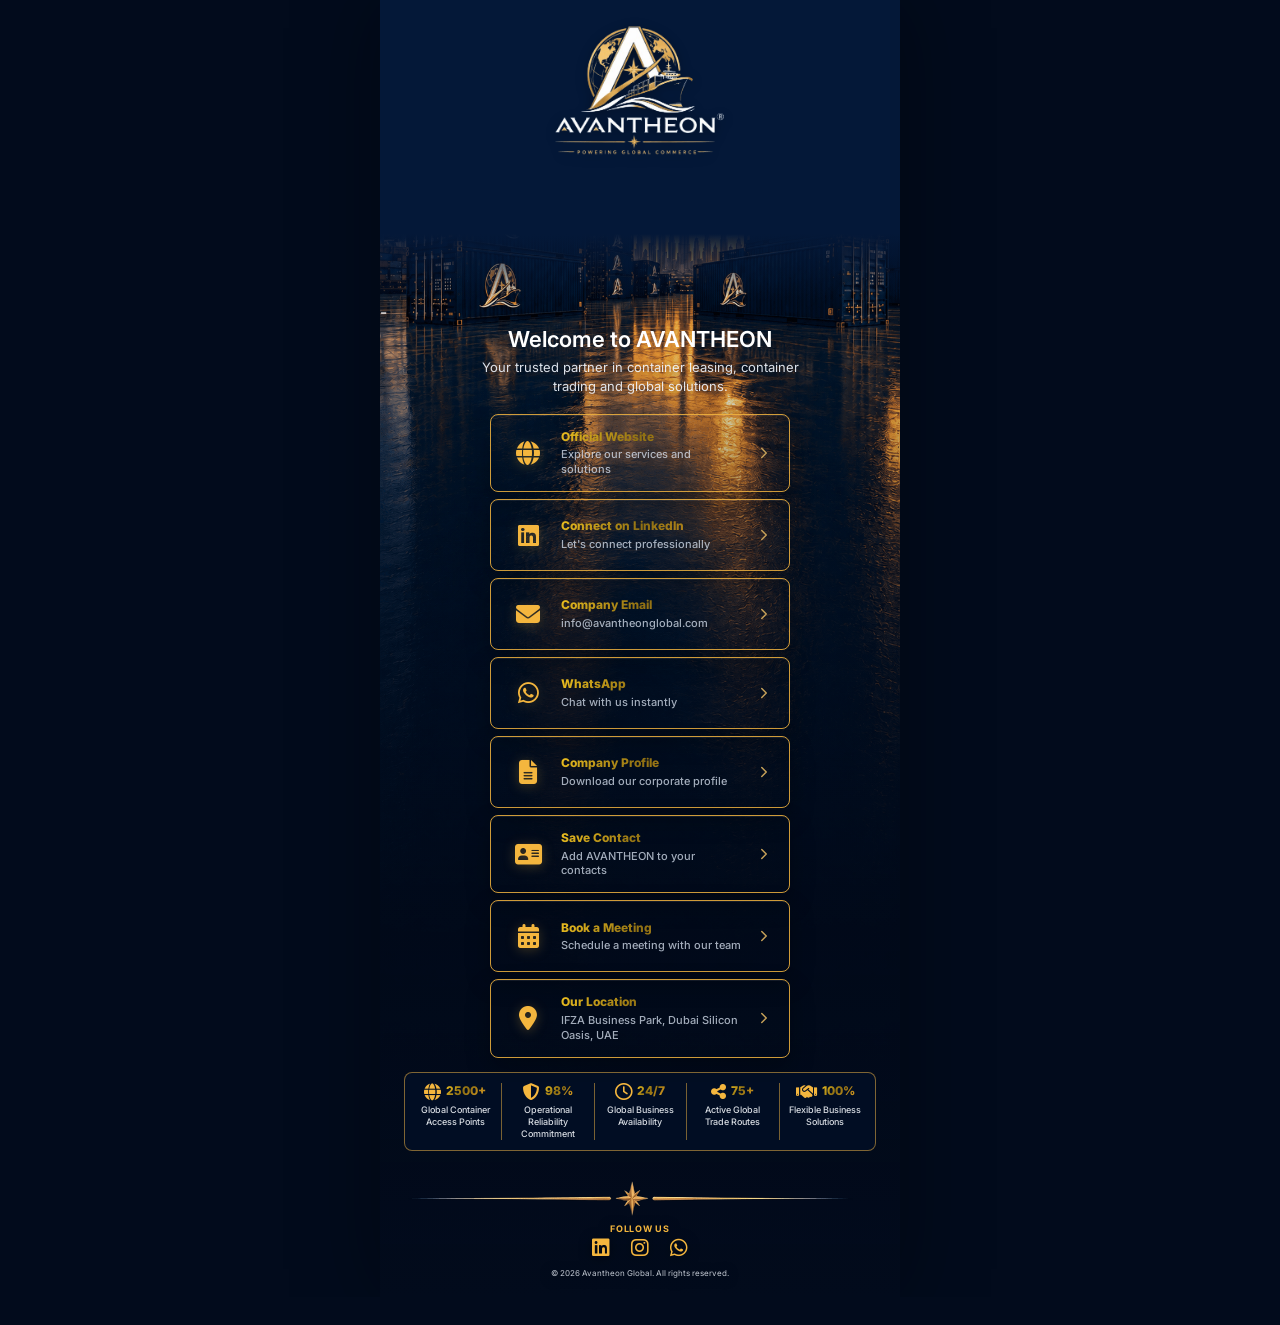
==== commit 9bf06278: "Update connect page markup" ====
--- a/connect/index.html
+++ b/connect/index.html
@@ -35,7 +35,7 @@
                 <!-- <p class="connect-hero-tagline">Powering Global Commerce</p> -->
             </div>
         </header>
-
+-
         <div class="connect-arc" aria-hidden="true">
             <span class="connect-arc-line"></span>
             <span class="connect-arc-star">&#10022;</span>
--- a/style.css
+++ b/style.css
@@ -455,17 +455,19 @@
 }
 
 .eyebrow , strong {
-    margin: 0 0 24px;
+   
     font-size: 12px;
     font-weight: 800;
     text-transform: uppercase;
-    background: linear-gradient(135deg, #f5cb37 0%, #f6cd53 45%, #d99b22 100%) !important;
+    background:linear-gradient(135deg, #eec020 0%, #8f7013 45%, #d99b22 100%) !important;
     -webkit-background-clip: text;
     -webkit-text-fill-color: transparent !important;
     background-clip: text !important;
     color: transparent !important;
 }
-
+.eyebrow{
+ margin: 0 0 25px;
+}
 h1,
 h2 {
     margin: 0;
@@ -1317,7 +1319,7 @@
     min-width: 0;
 }
 
-.industry-node-copy strong {
+.industry-node-copy strong h3 {
     display: -webkit-box;
     overflow: hidden;
     font-size: 18px;
@@ -2923,7 +2925,7 @@
         height: 44px;
     }
 
-    .industry-node-copy strong {
+    .industry-node-copy strong h3 {
         font-size: 15px;
     }
 
@@ -3325,7 +3327,7 @@
         height: 24px;
     }
 
-    .industry-node-copy strong {
+    .industry-node-copy strong h3 {
         font-size: 16px;
         line-height: 1.2;
     }
@@ -9863,13 +9865,13 @@
     margin-bottom: 20px;
     color: #F3C54C;
 }
-
+/* 
 .industries-page .industry-hero .eyebrow::after {
     width: 68px;
     height: 1px;
     content: "";
     background: rgba(243, 197, 76, 0.62);
-}
+} */
 
 .industries-page .industry-hero-copy h1 {
     /* max-width: 11.5ch; */
@@ -11554,7 +11556,7 @@
 .solutions-page .featured-cta {
     color: #04141f;
     background: var(--solutions-teal);
-    box-shadow: 0 14px 30px rgba(57, 203, 184, 0.16);
+    /* box-shadow: 0 14px 30px rgba(57, 203, 184, 0.16); */
 }
 
 .solution-comparison {
@@ -12237,6 +12239,20 @@
     body.about-page #process .process-step-image img {
         width: 100%;
         max-width: 100%;
+    }
+}
+
+@media (prefers-reduced-motion: reduce) {
+    body.contact-page .contact-value-list li,
+    body.contact-page .contact-faq-item,
+    body.contact-page .contact-step-btn.button-gold {
+        transition: none;
+    }
+
+    body.contact-page .contact-value-list li:hover,
+    body.contact-page .contact-faq-item:hover,
+    body.contact-page .contact-step-btn.button-gold:hover {
+        transform: none;
     }
 }
 
@@ -15179,7 +15195,7 @@
 
 .solutions-page .featured-cta {
     background: linear-gradient(135deg, #f6c44f, var(--featured-accent));
-    box-shadow: 0 14px 30px color-mix(in srgb, var(--featured-accent) 22%, transparent);
+    /* box-shadow: 0 14px 30px color-mix(in srgb, var(--featured-accent) 22%, transparent); */
 }
 
 @keyframes featuredLightSweep {
@@ -15378,8 +15394,8 @@
     color: #f6fbff;
     background: linear-gradient(135deg, #2164d9, #327fee);
     border: 1px solid rgba(121, 180, 255, .6);
-    box-shadow: 0 10px 26px rgba(23, 91, 209, .34), inset 0 1px 0 rgba(255,255,255,.22);
-    animation: featuredCtaGlow 3s ease-in-out infinite;
+    /* box-shadow: 0 10px 26px rgba(23, 91, 209, .34), inset 0 1px 0 rgba(255,255,255,.22); */
+    /* animation: featuredCtaGlow 3s ease-in-out infinite; */
 }
 
 @keyframes featuredBreathingImage {
@@ -16138,7 +16154,7 @@
     letter-spacing: .04em;
 }
 
-.solutions-page .finder-question-heading strong {
+.solutions-page .finder-question-heading  h3 {
     padding-top: 4px;
     color: #f2f7fa;
     font-size: 13px;
@@ -16731,7 +16747,7 @@
     box-shadow: inset 0 0 0 1px rgba(55, 201, 184, .46), 0 0 18px rgba(55, 201, 184, .12);
 }
 
-.solutions-page .finder-question-heading strong {
+.solutions-page .finder-question-heading  h3 {
     max-width: 150px;
     color: #f6fbfd;
     font-size: 14px;
@@ -16871,7 +16887,7 @@
         grid-template-columns: 50px minmax(0, 1fr);
     }
 
-    .solutions-page .finder-question-heading strong {
+    .solutions-page .finder-question-heading  h3 {
         max-width: none;
     }
 }
@@ -19503,7 +19519,7 @@
 
 .solutions-page .finder-options input:checked + span,
 .solutions-page .finder-result-link:hover {
-    color: var(--navy-900);
+    color: #000;
     background: linear-gradient(148deg, rgba(238, 164, 45, 1) 0%, rgba(255, 248, 123, 1) 42%, rgba(238, 164, 45, 1) 100%);
     border-color: var(--gold-500);
 }
@@ -19586,6 +19602,57 @@
     color: #607589;
 }
 
+.solutions-page .featured-value-grid article,
+.solutions-page .featured-value-grid article + article {
+    position: relative;
+    padding: 22px 20px;
+    overflow: hidden;
+    border: 1px solid rgba(11, 58, 109, 0.16);
+    border-radius: 14px;
+    background: linear-gradient(145deg, rgba(255, 255, 255, 0.98), rgba(238, 246, 252, 0.94));
+    box-shadow: 0 10px 24px rgba(4, 24, 56, 0.07), inset 0 1px 0 rgba(255, 255, 255, 0.9);
+    transition: transform 240ms ease, border-color 240ms ease, box-shadow 240ms ease, background 240ms ease;
+}
+
+.solutions-page .featured-value-grid article::before {
+    position: absolute;
+    top: 0;
+    right: 18px;
+    left: 18px;
+    height: 2px;
+    content: "";
+    background: linear-gradient(90deg, transparent, var(--gold-500), transparent);
+    opacity: 0.35;
+    transition: opacity 240ms ease;
+}
+
+.solutions-page .featured-value-grid article:hover,
+.solutions-page .featured-value-grid article:focus-within {
+    z-index: 1;
+    transform: translateY(-5px);
+    border-color: rgba(212, 175, 55, 0.72);
+    background: linear-gradient(145deg, #ffffff, #f5f9fd);
+    box-shadow: 0 18px 34px rgba(4, 24, 56, 0.13), 0 0 0 3px rgba(246, 205, 83, 0.1), 0 0 24px rgba(212, 175, 55, 0.13);
+}
+
+.solutions-page .featured-value-grid article:hover::before,
+.solutions-page .featured-value-grid article:focus-within::before {
+    opacity: 1;
+}
+
+.solutions-page .featured-value-grid article:hover > span,
+.solutions-page .featured-value-grid article:focus-within > span {
+    color: var(--navy-900);
+    background: linear-gradient(145deg, var(--gold-100), var(--gold-500));
+    border-color: rgba(212, 175, 55, 0.8);
+    box-shadow: 0 8px 20px rgba(212, 175, 55, 0.24);
+    transform: translateY(-2px) scale(1.06);
+}
+
+.solutions-page .featured-value-grid article > span {
+    transition: transform 240ms ease, color 240ms ease, background 240ms ease, border-color 240ms ease, box-shadow 240ms ease;
+}
+
 .solutions-page .featured-bottom {
     border-top-color: rgba(11, 58, 109, 0.14);
 }
@@ -19674,7 +19741,7 @@
     box-shadow: none;
 }
 
-.solutions-page .finder-question-heading strong,
+.solutions-page .finder-question-heading  h3,
 .solutions-page .finder-question legend {
     color: var(--navy-900);
 }
@@ -20154,7 +20221,7 @@
 }
 
 .solutions-page .featured-cta {
-    box-shadow: 0 12px 30px rgba(212, 175, 55, 0.24), inset 0 1px 0 rgba(255, 255, 255, 0.42);
+    /* box-shadow: 0 12px 30px rgba(212, 175, 55, 0.24), inset 0 1px 0 rgba(255, 255, 255, 0.42); */
 }
 
 @keyframes featuredGoldIconPulse {
@@ -20904,11 +20971,12 @@
 
 .contact-main-grid {
     display: grid;
-    grid-template-columns: minmax(300px, 360px) minmax(0, 760px);
+    grid-template-columns: minmax(330px, 440px) minmax(0, 840px);
     justify-content: center;
-    gap: clamp(32px, 4vw, 56px);
+    gap: clamp(32px, 2vw, 45px);
     align-items: start;
     min-width: 0;
+    padding-top: 40px;
 }
 
 .contact-main-grid > * {
@@ -21064,9 +21132,9 @@
 .contact-stepper-label {
     display: grid;
     gap: 2px;
-    max-width: 132px;
+    /* max-width: 132px; */
     color: rgba(203, 219, 236, 0.58);
-    font-size: 9px;
+    font-size: 14px;
     font-weight: 700;
     line-height: 1.25;
 }
@@ -21178,7 +21246,7 @@
 .contact-step-heading p {
     margin: 0;
     color: rgba(203, 219, 236, 0.58);
-    font-size: 12px;
+    font-size: 15px;
     line-height: 1.45;
 }
 
@@ -21234,7 +21302,7 @@
     display: block;
     margin-bottom: 4px;
     color: rgba(226, 236, 248, 0.88);
-    font-size: 8px;
+    font-size: 10px;
     font-weight: 800;
     letter-spacing: 0.07em;
     text-transform: uppercase;
@@ -21616,7 +21684,7 @@
     gap: 8px;
     align-items: flex-start;
     margin-top: 12px;
-    color: rgba(186, 202, 220, 0.72);
+    color: #000;
     font-size: 11px;
     cursor: pointer;
 }
@@ -22775,7 +22843,7 @@
         height: 22px;
     }
 
-    .industry-node-copy strong {
+    .industry-node-copy strong h3 {
         font-size: 15px;
         line-height: 1.16;
     }
@@ -22993,7 +23061,11 @@
     position: absolute;
     inset: 0;
     z-index: -1;
-    /* background: linear-gradient(180deg, rgba(2, 10, 27, 0.02) 0%, rgba(2, 10, 27, 0.1) 55%, rgba(2, 10, 27, 0.5) 100%); */
+    /* Solid navy behind the logo (no photo showing through at all here),
+       so contrast is guaranteed rather than depending on which part of the
+       photo happens to sit behind it - then a quick fade at the very
+       bottom of the hero so the photo still takes over cleanly below it. */
+    background: linear-gradient(180deg, #041838 0%, #041838 78%, rgba(4, 24, 56, 0) 100%);
 }
 
 .connect-hero-brand {
@@ -23009,7 +23081,9 @@
     width: min(175px, 66vw);
     height: auto;
     margin: 0 auto;
-    filter: drop-shadow(0 2px 3px rgba(0, 0, 0, 0.55));
+    /* Sits on a solid navy backdrop now, so it just needs a normal soft
+       shadow for depth - not fighting a busy photo anymore. */
+    filter: drop-shadow(0 3px 6px rgba(0, 0, 0, 0.4));
 }
 
 .connect-hero-tagline {
@@ -24439,7 +24513,7 @@
         height: 23px;
     }
 
-    body.industries-page .industry-node-copy strong {
+    body.industries-page .industry-node-copy strong h3 h3 {
         display: block;
         font-size: 14px;
         line-height: 1.25;
@@ -24656,7 +24730,7 @@
         height: 40px;
     }
 
-    body.industries-page .industry-node-copy strong {
+    body.industries-page .industry-node-copy strong h3 h3 {
         font-size: 13px;
     }
 
@@ -25121,3 +25195,585 @@
         animation: none;
     }
 }
+
+/* Connect page: intro splash (logo -> welcome text -> fade into the page),
+   then the real page content reveals in a slow, staggered sequence. Pure CSS
+   timeline (animation-delay chain) so it always plays on load with no JS
+   dependency, and every element uses fill-mode "both" so it stays hidden
+   until its own delay elapses rather than flashing visible on paint. */
+.connect-splash {
+    position: fixed;
+    inset: 0;
+    z-index: 9999;
+    display: flex;
+    align-items: center;
+    justify-content: center;
+    background: radial-gradient(circle at 50% 42%, #0c2e63 0%, #051636 58%, #020b1c 100%);
+    animation: connectSplashOut 900ms ease 4100ms both;
+}
+
+.connect-splash-inner {
+    position: relative;
+    display: flex;
+    flex-direction: column;
+    align-items: center;
+    gap: 20px;
+    padding: 0 24px;
+    text-align: center;
+}
+
+.connect-splash-glow {
+    position: absolute;
+    top: 50%;
+    left: 50%;
+    z-index: -1;
+    width: 340px;
+    height: 340px;
+    background: radial-gradient(circle, rgba(232, 197, 106, 0.32) 0%, rgba(232, 197, 106, 0.1) 45%, transparent 72%);
+    opacity: 0;
+    transform: translate(-50%, -50%) scale(0.6);
+    animation:
+        connectSplashGlowIn 1500ms cubic-bezier(0.22, 1, 0.36, 1) 200ms both,
+        connectSplashGlowOut 1000ms ease 3400ms both;
+}
+
+/* Logo: fades in centered, rises slightly to sit above the welcome text,
+   holds, then - once the text has cleared - continues rising well past the
+   text and shrinks away toward the header at a smooth, constant-feeling
+   pace throughout (a gentle ease-in-out, not a hold-then-snap curve), so it
+   reads as one continuous "logo travels up into place" motion. */
+.connect-splash-logo {
+    width: min(180px, 52vw);
+    height: auto;
+    opacity: 0;
+    animation:
+     connectSplashLogoIn 850ms cubic-bezier(0.16, 1, 0.3, 1) 250ms both,
+    connectSplashLogoRise 700ms cubic-bezier(0.22, 1, 0.36, 1) 1150ms both,
+     connectSplashLogoDepart 1300ms cubic-bezier(0.65, 0, 0.35, 1) 3400ms both;
+}
+
+.dry-container-heading{
+        font-size: 20px;
+    margin: 0;
+    font-weight: 800;
+    color: #062552;
+}
+.data-catalogue-u{
+    background:  #062552 !important;
+    /* -webkit-background-clip: text; */
+    -webkit-text-fill-color: transparent !important;
+    background-clip: text !important;
+}
+.connect-splash-welcome {
+    margin: 0;
+    opacity: 0;
+    color: #e8c56a;
+    font-size: 14px;
+    font-weight: 700;
+    letter-spacing: 0.22em;
+    text-transform: uppercase;
+    text-shadow: 0 0 16px rgba(232, 197, 106, 0.4);
+    animation:
+        connectSplashTextIn 700ms cubic-bezier(0.22, 1, 0.36, 1) 1400ms both,
+        connectSplashTextOut 500ms ease 3300ms both;
+}
+
+@keyframes connectSplashGlowIn {
+    from { opacity: 0; transform: translate(-50%, -50%) scale(0.6); }
+    60%  { opacity: 1; }
+    to   { opacity: 0.85; transform: translate(-50%, -50%) scale(1); }
+}
+
+@keyframes connectSplashGlowOut {
+    from { opacity: 0.85; transform: translate(-50%, -50%) scale(1); }
+    to   { opacity: 0; transform: translate(-50%, -50%) scale(0.7); }
+}
+
+@keyframes connectSplashLogoIn {
+    from {
+        opacity: 0;
+        transform: translateY(-18px) scale(0.55);
+        filter: blur(14px) drop-shadow(0 0 22px rgba(232, 197, 106, 0)) drop-shadow(0 6px 16px rgba(0, 0, 0, 0));
+    }
+    to {
+        opacity: 1;
+        transform: translateY(0) scale(1);
+        filter: blur(0) drop-shadow(0 0 22px rgba(232, 197, 106, 0.4)) drop-shadow(0 6px 16px rgba(0, 0, 0, 0.45));
+    }
+}
+
+@keyframes connectSplashLogoRise {
+    from { transform: translateY(0) scale(1); }
+    to   { transform: translateY(-26px) scale(1); }
+}
+
+@keyframes connectSplashLogoDepart {
+    0%   { opacity: 1; transform: translateY(-26px) scale(1); }
+    55%  { opacity: 1; transform: translateY(-140px) scale(0.68); }
+    100% { opacity: 0; transform: translateY(-230px) scale(0.42); }
+}
+
+@keyframes connectSplashTextIn {
+    from { opacity: 0; transform: translateY(14px); letter-spacing: 0.36em; }
+    to   { opacity: 1; transform: translateY(0); letter-spacing: 0.22em; }
+}
+
+@keyframes connectSplashTextOut {
+    from { opacity: 1; transform: translateY(0); }
+    to   { opacity: 0; transform: translateY(-10px); }
+}
+
+@keyframes connectSplashOut {
+    0%   { opacity: 1; visibility: visible; }
+    99%  { opacity: 0; visibility: visible; }
+    100% { opacity: 0; visibility: hidden; pointer-events: none; }
+}
+
+/* Real page: the header logo fades/settles in as the splash logo's departure
+   finishes, so one hands off to the other; the rest of the content then
+   settles in with a slow one-by-one stagger (intro -> each button -> each
+   pillar -> footer). */
+.connect-logo {
+    opacity: 0;
+    animation: connectHeaderLogoIn 850ms cubic-bezier(0.22, 1, 0.36, 1) 4300ms both;
+}
+
+@keyframes connectHeaderLogoIn {
+    from { opacity: 0; transform: translateY(-16px) scale(0.94); }
+    to   { opacity: 1; transform: translateY(0) scale(1); }
+}
+
+.connect-intro,
+.connect-btn,
+.connect-pillar,
+.connect-footer {
+    animation-name: connectContentIn;
+    animation-duration: 850ms;
+    animation-timing-function: cubic-bezier(0.22, 1, 0.36, 1);
+    animation-fill-mode: both;
+}
+
+@keyframes connectContentIn {
+    from { opacity: 0; transform: translateY(28px); }
+    to   { opacity: 1; transform: translateY(0); }
+}
+
+.connect-intro { animation-delay: 5000ms; }
+
+.connect-btn:nth-of-type(1) { animation-delay: 5250ms; }
+.connect-btn:nth-of-type(2) { animation-delay: 5370ms; }
+.connect-btn:nth-of-type(3) { animation-delay: 5490ms; }
+.connect-btn:nth-of-type(4) { animation-delay: 5610ms; }
+.connect-btn:nth-of-type(5) { animation-delay: 5730ms; }
+.connect-btn:nth-of-type(6) { animation-delay: 5850ms; }
+.connect-btn:nth-of-type(7) { animation-delay: 5970ms; }
+.connect-btn:nth-of-type(8) { animation-delay: 6090ms; }
+
+.connect-pillar:nth-of-type(1) { animation-delay: 6250ms; }
+.connect-pillar:nth-of-type(2) { animation-delay: 6360ms; }
+.connect-pillar:nth-of-type(3) { animation-delay: 6470ms; }
+.connect-pillar:nth-of-type(4) { animation-delay: 6580ms; }
+.connect-pillar:nth-of-type(5) { animation-delay: 6690ms; }
+
+.connect-footer { animation-delay: 6900ms; }
+
+@media (prefers-reduced-motion: reduce) {
+    .connect-splash {
+        animation: none;
+        display: none;
+    }
+
+    .connect-logo,
+    .connect-intro,
+    .connect-btn,
+    .connect-pillar,
+    .connect-footer {
+        animation: none;
+        opacity: 1;
+        transform: none;
+    }
+}
+
+/* Contact page brand theme: navy structure, light-blue surfaces, and gold actions. */
+body.contact-page {
+    color: var(--navy-900);
+    background: #edf5fb;
+}
+
+body.contact-page .site-header {
+    background: rgba(4, 24, 56, 0.96);
+    border-bottom-color: rgba(246, 205, 83, 0.18);
+    box-shadow: 0 12px 30px rgba(4, 24, 56, 0.16);
+}
+
+body.contact-page .contact-main {
+    background:
+        linear-gradient(90deg, rgba(255, 255, 255, 0.035) 1px, transparent 1px),
+        linear-gradient(rgba(255, 255, 255, 0.035) 1px, transparent 1px),
+        radial-gradient(circle at 76% 16%, rgba(26, 118, 197, 0.3), transparent 34%),
+        linear-gradient(135deg, #041838 0%, #082b56 54%, #0b477e 100%);
+    background-size: 72px 72px, 72px 72px, auto, auto;
+}
+
+body.contact-page .contact-main-bg {
+    opacity: 0.32;
+    background:
+        linear-gradient(90deg, rgba(4, 24, 56, 0.88), rgba(8, 43, 86, 0.72)),
+        url("images/truck-logistics-operation-dusk.jpg") center 35% / cover no-repeat;
+}
+
+body.contact-page .contact-main-bg::after {
+    background:
+        radial-gradient(circle at 18% 28%, rgba(246, 205, 83, 0.2), transparent 28%),
+        radial-gradient(circle at 82% 18%, rgba(26, 118, 197, 0.16), transparent 24%);
+}
+
+body.contact-page .contact-intro h1 {
+    max-width: 430px;
+    margin-bottom: 18px;
+    color: var(--white);
+    font-size: clamp(38px, 2.4vw, 54px);
+    line-height: 1.02;
+    letter-spacing: -0.02em;
+}
+
+body.contact-page .contact-intro-lead {
+    max-width: 430px;
+    margin-bottom: 30px;
+    color: rgba(226, 238, 249, 0.82);
+    font-size: 14px;
+    line-height: 1.65;
+}
+
+body.contact-page .contact-value-list li {
+    position: relative;
+    min-height: 64px;
+    align-items: center;
+    padding: 10px 12px;
+    overflow: hidden;
+    border: 1px solid rgba(137, 202, 239, 0.22);
+    border-radius: 10px;
+    background: linear-gradient(105deg, rgba(19, 78, 132, 0.72), rgba(8, 43, 86, 0.52));
+    box-shadow: 0 10px 22px rgba(1, 16, 40, 0.2), inset 0 1px 0 rgba(255, 255, 255, 0.08);
+}
+
+body.contact-page .contact-value-list li::before {
+    position: absolute;
+    inset: 12px auto 12px 0;
+    width: 3px;
+    content: "";
+    background: linear-gradient(180deg, var(--gold-100), var(--gold-500));
+    border-radius: 0 4px 4px 0;
+}
+
+body.contact-page .contact-value-icon {
+    width: 42px;
+    height: 42px;
+    color: var(--navy-900);
+    background: linear-gradient(145deg, var(--gold-100), var(--gold-500));
+    border-color: rgba(255, 244, 166, 0.8);
+    box-shadow: 0 7px 16px rgba(246, 205, 83, 0.2);
+}
+
+body.contact-page .contact-value-icon svg {
+    width: 18px;
+    stroke-width: 1.8;
+}
+
+body.contact-page .contact-value-list strong {
+    color: var(--white);
+}
+
+body.contact-page .contact-value-list p {
+    color: rgba(213, 229, 242, 0.7);
+}
+
+body.contact-page .contact-enquiry {
+    position: relative;
+    color: var(--navy-900);
+    background: linear-gradient(145deg, #ffffff 0%, #f4faff 68%, #e6f2fb 100%);
+    border: 1px solid rgba(92, 170, 226, 0.58);
+    border-radius: 18px;
+    box-shadow: 0 30px 72px rgba(1, 16, 40, 0.34), 0 0 0 1px rgba(255, 255, 255, 0.9) inset, 0 0 30px rgba(26, 118, 197, 0.12);
+}
+
+body.contact-page .contact-enquiry::before {
+    position: absolute;
+    top: 0;
+    right: 24px;
+    left: 24px;
+    height: 3px;
+    content: "";
+    background: linear-gradient(90deg, transparent, var(--gold-500), transparent);
+    border-radius: 0 0 6px 6px;
+}
+
+body.contact-page .contact-stepper,
+body.contact-page .contact-step-heading,
+body.contact-page .contact-step-actions {
+    border-color: rgba(11, 58, 109, 0.12);
+}
+
+body.contact-page .contact-stepper-circle {
+    color: #607589;
+    border-color: rgba(11, 58, 109, 0.24);
+}
+
+body.contact-page .contact-stepper-label {
+    letter-spacing: 0.01em;
+    color: #71869a;
+}
+
+body.contact-page .contact-stepper-item.is-active .contact-stepper-label,
+body.contact-page .contact-stepper-item.is-complete .contact-stepper-label {
+    color: var(--navy-900);
+}
+
+body.contact-page .contact-stepper-line {
+    background: rgba(11, 58, 109, 0.14);
+}
+
+body.contact-page .contact-stepper-item.is-active .contact-stepper-label {
+    font-weight: 800;
+}
+
+body.contact-page .contact-stepper-item.is-complete .contact-stepper-label {
+    color: var(--blue-700);
+}
+
+body.contact-page .contact-stepper-line.is-complete {
+    background: linear-gradient(90deg, var(--gold-500), var(--blue-400));
+}
+
+body.contact-page .contact-step-heading strong {
+    color: var(--navy-900);
+}
+
+body.contact-page .contact-step-heading p {
+    color: #607589;
+}
+
+body.contact-page .contact-stepper-item.is-active .contact-stepper-circle,
+body.contact-page .contact-stepper-item.is-complete .contact-stepper-circle {
+    box-shadow: 0 0 0 4px rgba(246, 205, 83, 0.2), 0 0 18px rgba(246, 205, 83, 0.24);
+}
+
+body.contact-page .contact-field label,
+body.contact-page .contact-field-label {
+    color: #3e5870;
+}
+
+body.contact-page .contact-field input,
+body.contact-page .contact-field select,
+body.contact-page .contact-field textarea,
+body.contact-page .contact-phone-wrap {
+    color: var(--navy-900);
+    background: rgba(255, 255, 255, 0.92);
+    border-color: rgba(26, 118, 197, 0.28);
+    box-shadow: 0 3px 10px rgba(4, 24, 56, 0.035) inset;
+}
+
+body.contact-page .contact-field input::placeholder,
+body.contact-page .contact-field textarea::placeholder {
+    color: #8194a6;
+}
+
+body.contact-page .contact-field select {
+    background-color: rgba(255, 255, 255, 0.92);
+}
+
+body.contact-page .contact-phone-prefix {
+    color: #526c84;
+    border-color: rgba(11, 58, 109, 0.12);
+}
+
+body.contact-page .contact-field-note,
+body.contact-page .contact-secure-note {
+    color: #7890a4;
+}
+
+body.contact-page .contact-field input:focus,
+body.contact-page .contact-field select:focus,
+body.contact-page .contact-field textarea:focus,
+body.contact-page .contact-phone-wrap:focus-within {
+    background: #ffffff;
+    border-color: rgba(15, 94, 156, 0.64);
+    box-shadow: 0 0 0 4px rgba(26, 118, 197, 0.12);
+}
+
+body.contact-page .contact-country-listbox {
+    background: #ffffff;
+    border-color: rgba(15, 94, 156, 0.24);
+    box-shadow: 0 20px 44px rgba(4, 24, 56, 0.16);
+}
+
+body.contact-page .contact-country-option {
+    color: #405a72;
+}
+
+body.contact-page .contact-country-option:hover,
+body.contact-page .contact-country-option.is-active {
+    color: var(--navy-900);
+    background: rgba(26, 118, 197, 0.1);
+}
+
+body.contact-page .contact-choice-card,
+body.contact-page .contact-chip span {
+    color: #526c84;
+    background: rgba(231, 244, 252, 0.7);
+    border-color: rgba(26, 118, 197, 0.2);
+}
+
+body.contact-page .contact-choice-card:hover,
+body.contact-page .contact-choice-card:has(input:checked),
+body.contact-page .contact-choice-card:has(input:focus-visible),
+body.contact-page .contact-chip:hover span,
+body.contact-page .contact-chip:has(input:checked) span,
+body.contact-page .contact-chip:has(input:focus-visible) span {
+    color: var(--navy-900);
+    background: rgba(246, 205, 83, 0.14);
+    border-color: rgba(212, 175, 55, 0.68);
+    box-shadow: 0 0 0 4px rgba(246, 205, 83, 0.1);
+}
+
+body.contact-page .contact-step-back,
+body.contact-page .contact-success-link {
+    color: var(--navy-900);
+    background: rgba(255, 255, 255, 0.7);
+    border-color: rgba(11, 58, 109, 0.2);
+}
+
+body.contact-page .contact-step-back:hover,
+body.contact-page .contact-success-link:hover {
+    background: #ffffff;
+    border-color: rgba(15, 94, 156, 0.48);
+}
+
+body.contact-page .contact-success {
+    min-height: 390px;
+    padding: 42px 28px 34px;
+}
+
+body.contact-page .contact-success-eyebrow {
+    color: #c28b05;
+    font-size: 12px;
+    letter-spacing: 0.16em;
+}
+
+body.contact-page .contact-success h2 {
+    color: var(--navy-900);
+    font-size: clamp(32px, 4vw, 44px);
+    text-shadow: none;
+}
+
+body.contact-page .contact-success > p:not(.contact-success-eyebrow) {
+    color: #536f88;
+    font-size: 15px;
+    line-height: 1.65;
+}
+
+body.contact-page .contact-success-link {
+    color: var(--navy-900);
+    background: #ffffff;
+    border-color: rgba(15, 94, 156, 0.3);
+    box-shadow: 0 7px 16px rgba(4, 24, 56, 0.06);
+}
+
+body.contact-page .contact-step-btn.button-gold {
+    min-height: 46px;
+    color: var(--navy-900);
+    background: linear-gradient(135deg, #f4b936 0%, #ffe873 48%, #f0ad2d 100%);
+    border: 1px solid rgba(212, 175, 55, 0.72);
+    box-shadow: 0 10px 22px rgba(212, 175, 55, 0.22), inset 0 1px 0 rgba(255, 255, 255, 0.5);
+    transition: transform 220ms ease, box-shadow 220ms ease, filter 220ms ease;
+}
+
+body.contact-page .contact-step-btn.button-gold:hover,
+body.contact-page .contact-step-btn.button-gold:focus-visible {
+    filter: saturate(1.08);
+    transform: translateY(-2px);
+    box-shadow: 0 14px 28px rgba(212, 175, 55, 0.3), 0 0 0 4px rgba(246, 205, 83, 0.12);
+}
+
+body.contact-page .contact-process {
+    background:
+        radial-gradient(circle at 50% 0%, rgba(26, 118, 197, 0.3), transparent 42%),
+        linear-gradient(180deg, #082b56 0%, #041838 100%);
+}
+
+body.contact-page .contact-process .container {
+    background: rgba(4, 24, 56, 0.58);
+    border-color: rgba(125, 191, 234, 0.24);
+    box-shadow: 0 18px 48px rgba(0, 8, 24, 0.24);
+}
+
+body.contact-page .contact-process-heading h2,
+body.contact-page .contact-process-flow h3 {
+    color: var(--white);
+}
+
+body.contact-page .contact-process-flow p {
+    color: rgba(213, 229, 242, 0.72);
+}
+
+body.contact-page .contact-process-icon {
+    color: #9ed7f7;
+    background: rgba(26, 118, 197, 0.18);
+    border-color: rgba(212, 175, 55, 0.58);
+}
+
+body.contact-page .contact-faq {
+    background: linear-gradient(180deg, #edf5fb 0%, #ffffff 100%);
+}
+
+body.contact-page .contact-value-list li,
+body.contact-page .contact-faq-item {
+    transition: transform 220ms ease, border-color 220ms ease, box-shadow 220ms ease;
+}
+
+body.contact-page .contact-value-list li:hover,
+body.contact-page .contact-faq-item:hover {
+    transform: translateY(-2px);
+    border-color: rgba(26, 118, 197, 0.38);
+    box-shadow: 0 12px 26px rgba(4, 24, 56, 0.12);
+}
+
+body.contact-page .contact-faq .container {
+    border-color: rgba(26, 118, 197, 0.2);
+    box-shadow: 0 18px 50px rgba(4, 24, 56, 0.1);
+}
+
+body.contact-page .contact-faq-item {
+    border-color: rgba(26, 118, 197, 0.18);
+}
+
+body.contact-page .contact-faq-item summary {
+    color: var(--navy-900);
+}
+
+@media (max-width: 720px) {
+    body.contact-page .contact-intro h1 {
+        max-width: 360px;
+        margin-inline: auto;
+        font-size: clamp(32px, 8.7vw, 40px);
+    }
+
+    body.contact-page .contact-intro-lead {
+        max-width: 390px;
+        margin-inline: auto;
+    }
+
+    body.contact-page .contact-value-list li {
+        min-height: 68px;
+        padding: 11px 14px;
+    }
+
+    body.contact-page .contact-value-icon {
+        width: 40px;
+        height: 40px;
+    }
+
+    body.contact-page .contact-enquiry {
+        border-radius: 16px;
+    }
+}
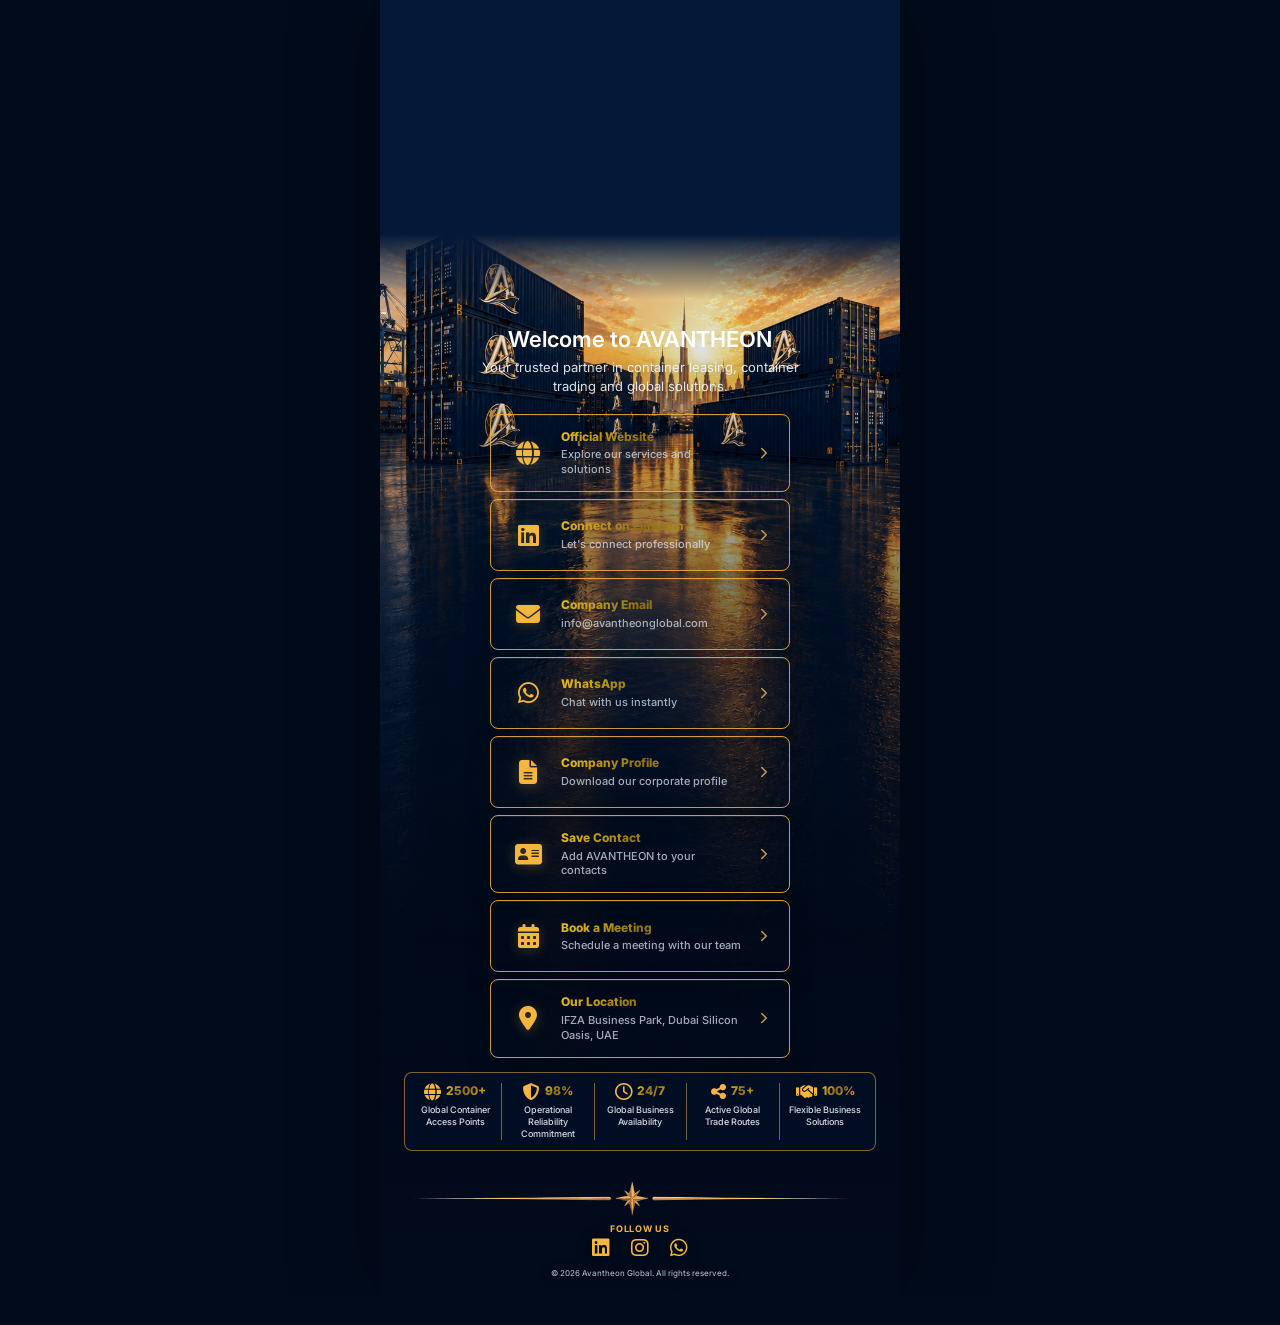
==== commit f938fa9f: "Update connect page layout" ====
--- a/connect/index.html
+++ b/connect/index.html
@@ -30,10 +30,9 @@
                 <span class="connect-hero-port"></span> -->
             </div>
             <div class="connect-hero-overlay" aria-hidden="true"></div>
-            <div class="connect-hero-brand">
+            <!-- <div class="connect-hero-brand">
                 <img src="../images/avantheon-logo.png" alt="AVANTHEON" class="connect-logo" width="200" height="54">
-                <!-- <p class="connect-hero-tagline">Powering Global Commerce</p> -->
-            </div>
+            </div> -->
         </header>
 -
         <div class="connect-arc" aria-hidden="true">
--- a/style.css
+++ b/style.css
@@ -1543,6 +1543,166 @@
     content: "";
     background: var(--gold-500);
     border-radius: 50%;
+@media (min-width: 721px) {
+    body.industries-page .industry-detail-panel.is-default,
+    body.industries-page .industry-detail-panel.is-default .industry-detail-default {
+        background:
+            radial-gradient(circle at 50% 50%, rgba(35, 102, 170, 0.42), transparent 32%),
+            linear-gradient(145deg, #03142e 0%, #062c5d 56%, #041a3c 100%);
+    }
+
+    body.industries-page .industry-detail-panel.is-default {
+        border: 1px solid rgba(246, 205, 83, 0.48);
+        box-shadow: 0 24px 56px rgba(4, 24, 56, 0.22), inset 0 0 0 1px rgba(125, 191, 234, 0.12);
+    }
+
+    body.industries-page .industry-detail-panel.is-default .industry-detail-default {
+        overflow: hidden;
+    }
+
+    body.industries-page .industry-detail-panel.is-default .industry-detail-default::before {
+        width: 430px;
+        height: 430px;
+        border-color: rgba(246, 205, 83, 0.25);
+        box-shadow: 0 0 0 34px rgba(246, 205, 83, 0.045), 0 0 0 70px rgba(98, 178, 235, 0.04);
+    }
+
+    body.industries-page .industry-detail-panel.is-default .industry-detail-default::after {
+        width: 600px;
+        height: 600px;
+        border-color: rgba(246, 205, 83, 0.14);
+        box-shadow: 0 0 0 44px rgba(246, 205, 83, 0.025), 0 0 0 92px rgba(86, 171, 232, 0.03);
+    }
+
+    body.industries-page .industry-detail-panel.is-default .industry-detail-default-mark {
+        border-width: 3px;
+        box-shadow: 0 24px 50px rgba(0, 7, 22, 0.46), 0 0 0 8px rgba(246, 205, 83, 0.18), 0 0 36px rgba(246, 205, 83, 0.36);
+    }
+
+    body.industries-page .industry-detail-panel.is-default .industry-detail-default-mark::before {
+        inset: -20px;
+        border-color: rgba(246, 205, 83, 0.45);
+        box-shadow: 0 0 24px rgba(246, 205, 83, 0.2);
+    }
+
+    body.industries-page .industry-detail-panel.is-default .industry-detail-default-mark::after {
+        inset: -72px;
+        border-color: rgba(246, 205, 83, 0.32);
+        box-shadow: 0 0 0 36px rgba(246, 205, 83, 0.07), 0 0 0 78px rgba(246, 205, 83, 0.035);
+    }
+
+    body.industries-page .industry-detail-panel.is-default .industry-network-lines use {
+        stroke: #f6cd53;
+        filter: drop-shadow(0 0 5px rgba(246, 205, 83, 0.56));
+    }
+
+    body.industries-page .industry-detail-panel.is-default .industry-network-endpoints circle {
+        fill: #ffe873;
+        filter: drop-shadow(0 0 7px rgba(246, 205, 83, 0.76));
+    }
+
+    body.industries-page .industry-detail-panel.is-default .industry-network-star {
+        fill: #fff3a6;
+        stroke: #f6cd53;
+        stroke-width: 0.45;
+        filter: drop-shadow(0 0 5px rgba(246, 205, 83, 0.92));
+        animation: industryStarTwinkle 1.4s ease-in-out infinite;
+        transform-box: fill-box;
+        transform-origin: center;
+    }
+
+    body.industries-page .industry-detail-panel.is-default .industry-network-star:nth-child(2n) {
+        animation-delay: -0.45s;
+    }
+
+    body.industries-page .industry-detail-panel.is-default .industry-default-cue p {
+        color: rgba(239, 247, 255, 0.86);
+    }
+}
+
+@keyframes industryStarTwinkle {
+    0%, 100% { opacity: 0.72; transform: scale(0.82) rotate(0deg); }
+    50% { opacity: 1; transform: scale(1.18) rotate(18deg); }
+}
+
+/* Final spotlight polish: deeper blue atmosphere, luminous gold rings, and rotating stars. */
+@media (min-width: 721px) {
+    body.industries-page .industry-detail-panel.is-default {
+        background:
+            radial-gradient(circle at 50% 45%, rgba(16, 72, 139, 0.52), transparent 34%),
+            radial-gradient(circle at 50% 50%, rgba(246, 205, 83, 0.08), transparent 20%),
+            linear-gradient(145deg, #010b1d 0%, #031b3c 48%, #020c20 100%);
+        border-color: rgba(246, 205, 83, 0.68);
+        box-shadow: 0 28px 68px rgba(0, 5, 18, 0.48), inset 0 0 0 1px rgba(125, 191, 234, 0.14), inset 0 0 80px rgba(7, 61, 126, 0.24);
+    }
+
+    body.industries-page .industry-detail-panel.is-default .industry-detail-default {
+        background:
+            radial-gradient(circle at 50% 50%, rgba(19, 85, 164, 0.44), transparent 30%),
+            radial-gradient(circle at 50% 50%, rgba(246, 205, 83, 0.07), transparent 17%),
+            linear-gradient(145deg, #010b1d 0%, #031d43 52%, #020b1d 100%);
+    }
+
+    body.industries-page .industry-detail-panel.is-default .industry-detail-default::before {
+        border-color: rgba(255, 220, 77, 0.42);
+        box-shadow: 0 0 0 34px rgba(246, 205, 83, 0.07), 0 0 0 70px rgba(32, 125, 220, 0.06), 0 0 46px rgba(246, 205, 83, 0.18);
+        animation: industryOrbitSpin 38s linear infinite, industryRingGlow 4.6s ease-in-out infinite;
+    }
+
+    body.industries-page .industry-detail-panel.is-default .industry-detail-default::after {
+        border-color: rgba(246, 205, 83, 0.24);
+        box-shadow: 0 0 0 44px rgba(246, 205, 83, 0.04), 0 0 0 92px rgba(32, 125, 220, 0.055), 0 0 70px rgba(246, 205, 83, 0.1);
+        animation: industryOrbitSpin 58s linear infinite reverse, industryRingGlow 6.2s ease-in-out infinite reverse;
+    }
+
+    body.industries-page .industry-detail-panel.is-default .industry-detail-default-mark {
+        box-shadow: 0 24px 50px rgba(0, 3, 14, 0.62), 0 0 0 8px rgba(246, 205, 83, 0.24), 0 0 28px rgba(246, 205, 83, 0.62), 0 0 68px rgba(246, 205, 83, 0.22);
+    }
+
+    body.industries-page .industry-detail-panel.is-default .industry-detail-default-mark::before {
+        border-color: rgba(255, 226, 91, 0.68);
+        box-shadow: 0 0 22px rgba(246, 205, 83, 0.36), inset 0 0 12px rgba(246, 205, 83, 0.1);
+    }
+
+    body.industries-page .industry-detail-panel.is-default .industry-network-lines use {
+        stroke: #ffdc4d;
+        stroke-width: 0.5;
+        filter: drop-shadow(0 0 5px rgba(246, 205, 83, 0.7)) drop-shadow(0 0 12px rgba(246, 205, 83, 0.28));
+    }
+
+    body.industries-page .industry-detail-panel.is-default .industry-network-endpoints circle {
+        fill: #fff0a1;
+        filter: drop-shadow(0 0 6px rgba(246, 205, 83, 0.95)) drop-shadow(0 0 14px rgba(246, 205, 83, 0.36));
+    }
+
+    body.industries-page .industry-detail-panel.is-default .industry-network-star {
+        fill: #fff8c5;
+        stroke: #ffdc4d;
+        stroke-width: 0.58;
+        filter: drop-shadow(0 0 4px #fff0a1) drop-shadow(0 0 9px rgba(246, 205, 83, 0.98)) drop-shadow(0 0 18px rgba(246, 205, 83, 0.46));
+        animation: industryStarTravelSpin 5.2s linear infinite;
+    }
+
+    body.industries-page .industry-detail-panel.is-default .industry-network-star:nth-child(2n) {
+        animation-delay: -0.72s;
+    }
+
+    body.industries-page .industry-detail-panel.is-default .industry-network-star:nth-child(3n) {
+        animation-delay: -1.34s;
+    }
+}
+
+@keyframes industryStarTravelSpin {
+    0%, 100% { opacity: 0.68; transform: scale(0.84) rotate(0deg); }
+    25% { opacity: 0.9; transform: scale(0.96) rotate(90deg); }
+    50% { opacity: 1; transform: scale(1.06) rotate(180deg); }
+    75% { opacity: 0.9; transform: scale(0.96) rotate(270deg); }
+}
+
+@keyframes industryRingGlow {
+    0%, 100% { opacity: 0.58; }
+    50% { opacity: 1; }
+}
     box-shadow: 0 0 0 6px rgba(245, 193, 22, 0.12);
     animation: industryDotLeftTop 3s linear infinite;
 }
@@ -25777,3 +25937,95 @@
         border-radius: 16px;
     }
 }
+
+/* Final desktop cascade for the industries network spotlight. */
+@media (min-width: 721px) {
+    body.industries-page .industry-detail-panel.is-default {
+        background: radial-gradient(circle at 50% 45%, rgba(16, 72, 139, 0.52), transparent 34%), radial-gradient(circle at 50% 50%, rgba(246, 205, 83, 0.08), transparent 20%), linear-gradient(145deg, #010b1d 0%, #031b3c 48%, #020c20 100%);
+        border: 1px solid rgba(246, 205, 83, 0.68);
+        box-shadow: 0 28px 68px rgba(0, 5, 18, 0.48), inset 0 0 0 1px rgba(125, 191, 234, 0.14), inset 0 0 80px rgba(7, 61, 126, 0.24);
+    }
+
+    body.industries-page .industry-detail-panel.is-default .industry-detail-default {
+        overflow: hidden;
+        background: radial-gradient(circle at 50% 50%, rgba(19, 85, 164, 0.44), transparent 30%), radial-gradient(circle at 50% 50%, rgba(246, 205, 83, 0.07), transparent 17%), linear-gradient(145deg, #010b1d 0%, #031d43 52%, #020b1d 100%);
+    }
+
+    body.industries-page .industry-detail-panel.is-default .industry-detail-default::before {
+        width: 430px;
+        height: 430px;
+        border-color: rgba(255, 220, 77, 0.42);
+        box-shadow: 0 0 0 34px rgba(246, 205, 83, 0.07), 0 0 0 70px rgba(32, 125, 220, 0.06), 0 0 46px rgba(246, 205, 83, 0.18);
+        animation: industryOrbitSpin 38s linear infinite, industryRingGlow 4.6s ease-in-out infinite;
+    }
+
+    body.industries-page .industry-detail-panel.is-default .industry-detail-default::after {
+        width: 600px;
+        height: 600px;
+        border-color: rgba(246, 205, 83, 0.24);
+        box-shadow: 0 0 0 44px rgba(246, 205, 83, 0.04), 0 0 0 92px rgba(32, 125, 220, 0.055), 0 0 70px rgba(246, 205, 83, 0.1);
+        animation: industryOrbitSpin 58s linear infinite reverse, industryRingGlow 6.2s ease-in-out infinite reverse;
+    }
+
+    body.industries-page .industry-detail-panel.is-default .industry-detail-default-mark {
+        border-width: 3px;
+        box-shadow: 0 24px 50px rgba(0, 3, 14, 0.62), 0 0 0 8px rgba(246, 205, 83, 0.24), 0 0 28px rgba(246, 205, 83, 0.62), 0 0 68px rgba(246, 205, 83, 0.22);
+    }
+
+    body.industries-page .industry-detail-panel.is-default .industry-detail-default-mark::before {
+        inset: -20px;
+        border-color: rgba(255, 226, 91, 0.68);
+        box-shadow: 0 0 22px rgba(246, 205, 83, 0.36), inset 0 0 12px rgba(246, 205, 83, 0.1);
+    }
+
+    body.industries-page .industry-detail-panel.is-default .industry-detail-default-mark::after {
+        inset: -72px;
+        border-color: rgba(246, 205, 83, 0.32);
+        box-shadow: 0 0 0 36px rgba(246, 205, 83, 0.07), 0 0 0 78px rgba(246, 205, 83, 0.035);
+    }
+
+    body.industries-page .industry-detail-panel.is-default .industry-network-lines use {
+        stroke: #ffdc4d;
+        stroke-width: 0.5;
+        filter: drop-shadow(0 0 5px rgba(246, 205, 83, 0.7)) drop-shadow(0 0 12px rgba(246, 205, 83, 0.28));
+    }
+
+    body.industries-page .industry-detail-panel.is-default .industry-network-endpoints circle {
+        fill: #fff0a1;
+        filter: drop-shadow(0 0 6px rgba(246, 205, 83, 0.95)) drop-shadow(0 0 14px rgba(246, 205, 83, 0.36));
+    }
+
+    body.industries-page .industry-detail-panel.is-default .industry-network-star {
+        fill: #fff4a6;
+        stroke: #ffdc4d;
+        stroke-width: 0.48;
+        filter: drop-shadow(0 0 5px rgba(246, 205, 83, 0.82));
+        animation: industryStarTravelSpin 7.2s linear infinite;
+        will-change: opacity, transform;
+        transform-box: fill-box;
+        transform-origin: center;
+    }
+
+    body.industries-page .industry-detail-panel.is-default .industry-network-star:nth-child(2n) {
+        animation-delay: -0.72s;
+    }
+
+    body.industries-page .industry-detail-panel.is-default .industry-network-star:nth-child(3n) {
+        animation-delay: -1.34s;
+    }
+}
+
+@keyframes industryStarTwinkle {
+    0%, 100% { opacity: 0.72; transform: scale(0.82) rotate(0deg); }
+    50% { opacity: 1; transform: scale(1.18) rotate(18deg); }
+}
+
+@keyframes industryStarTravelSpin {
+    0%, 100% { opacity: 0.82; transform: scale(0.62) rotate(0deg); }
+    50% { opacity: 0.96; transform: scale(0.82) rotate(180deg); }
+}
+
+@keyframes industryRingGlow {
+    0%, 100% { opacity: 0.58; }
+    50% { opacity: 1; }
+}
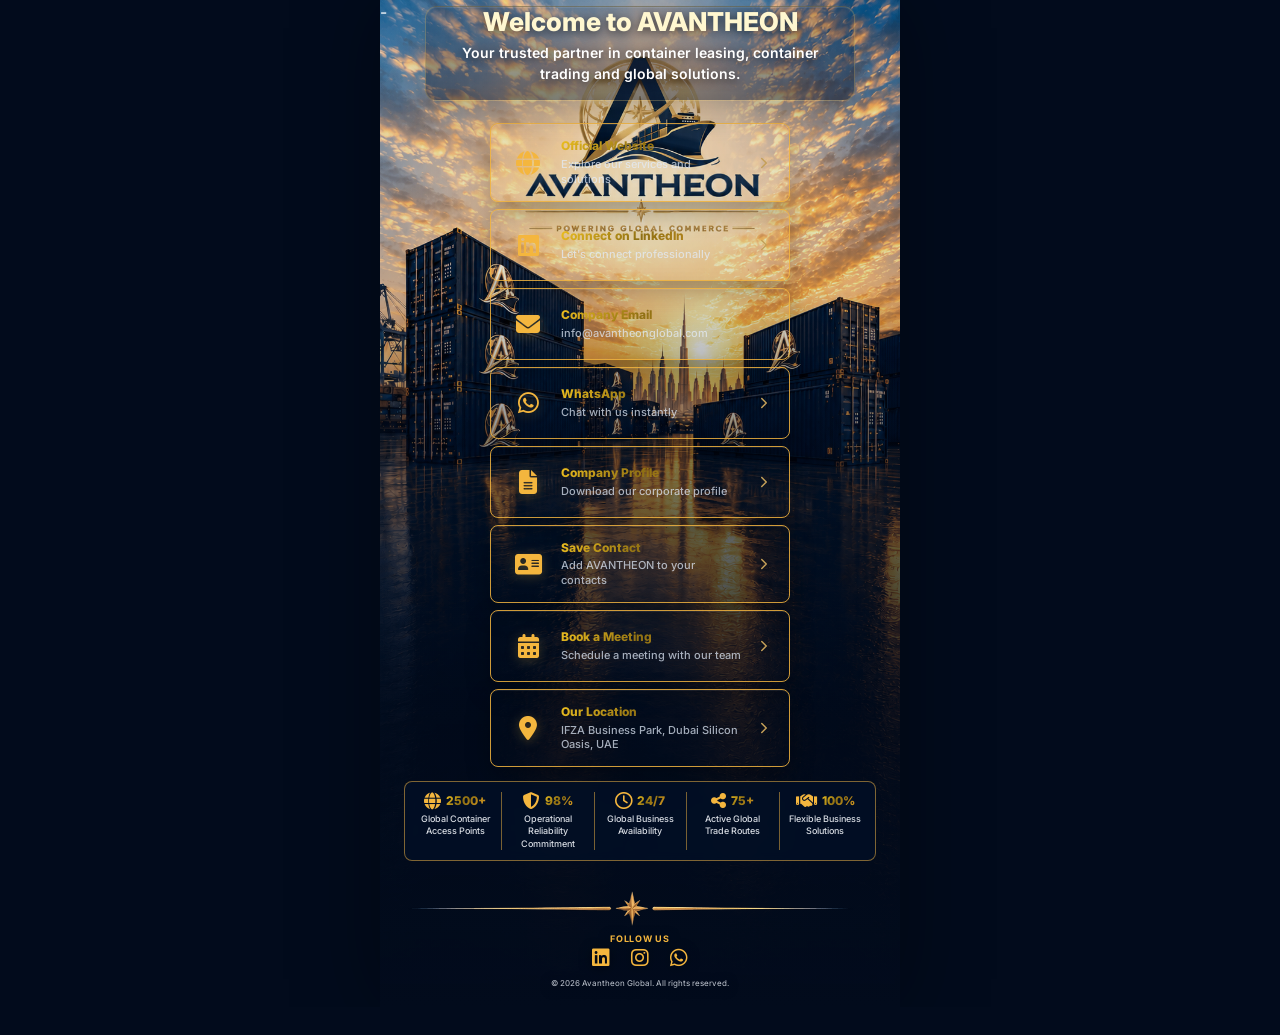
==== commit 0b3740a9: "all container images chnage according given refrence" ====
--- a/connect/index.html
+++ b/connect/index.html
@@ -24,16 +24,7 @@
     </div>
 
     <main class="connect-shell" id="main">
-        <header class="connect-hero">
-            <div class="connect-hero-bg" aria-hidden="true">
-                <!-- <span class="connect-hero-map"></span>
-                <span class="connect-hero-port"></span> -->
-            </div>
-            <div class="connect-hero-overlay" aria-hidden="true"></div>
-            <!-- <div class="connect-hero-brand">
-                <img src="../images/avantheon-logo.png" alt="AVANTHEON" class="connect-logo" width="200" height="54">
-            </div> -->
-        </header>
+       
 -
         <div class="connect-arc" aria-hidden="true">
             <span class="connect-arc-line"></span>
--- a/style.css
+++ b/style.css
@@ -1702,6 +1702,112 @@
 @keyframes industryRingGlow {
     0%, 100% { opacity: 0.58; }
     50% { opacity: 1; }
+}
+
+/* Final cursor cue: float above the cards without changing the existing tagline. */
+.solutions-page .solutions-showcase {
+    position: relative;
+}
+
+.solutions-page .solution-card-cursor {
+    position: absolute !important;
+    top: 42px !important;
+    right: auto !important;
+    bottom: auto !important;
+    left: 50% !important;
+    z-index: 20;
+    display: block;
+    width: 54px;
+    height: 54px;
+    margin: 0;
+    pointer-events: none;
+    transform: translateX(-50%);
+}
+
+.solutions-page .solution-card-cursor img {
+    display: block;
+    width: 54px !important;
+    height: 54px !important;
+    max-width: 54px !important;
+    max-height: 54px !important;
+    object-fit: contain;
+    filter: drop-shadow(0 0 8px rgba(246, 205, 83, .48));
+    animation: solutionCardCursorFloat 2.8s ease-in-out infinite;
+}
+
+@keyframes solutionCardCursorFloat {
+    0%, 100% { opacity: .76; transform: translateY(4px) scale(.94); }
+    50% { opacity: 1; transform: translateY(-5px) scale(1); }
+}
+
+@media (max-width: 720px) {
+    .solutions-page .solution-card-cursor {
+        top: 62px !important;
+        width: 44px;
+        height: 44px;
+    }
+
+    .solutions-page .solution-card-cursor img {
+        width: 44px !important;
+        height: 44px !important;
+        max-width: 44px !important;
+        max-height: 44px !important;
+    }
+}
+
+@media (prefers-reduced-motion: reduce) {
+    .solutions-page .solution-card-cursor img {
+        animation: none;
+    }
+}
+
+/* Floating click cue above the solution cards; the original tagline stays below. */
+.solutions-page .solutions-showcase {
+    position: relative;
+}
+
+.solutions-page .solution-card-cursor {
+    position: absolute;
+    top: 84px;
+    left: 50%;
+    z-index: 10;
+    width: 54px;
+    height: 54px;
+    pointer-events: none;
+    transform: translateX(-50%);
+}
+
+.solutions-page .solution-card-cursor img {
+    display: block;
+    width: 54px;
+    height: 54px;
+    object-fit: contain;
+    filter: drop-shadow(0 0 8px rgba(246, 205, 83, 0.48));
+    animation: solutionCardCursorFloat 2.8s ease-in-out infinite;
+}
+
+@keyframes solutionCardCursorFloat {
+    0%, 100% { opacity: 0.76; transform: translateY(4px) scale(0.94); }
+    50% { opacity: 1; transform: translateY(-5px) scale(1); }
+}
+
+@media (max-width: 720px) {
+    .solutions-page .solution-card-cursor {
+        top: 62px;
+        width: 44px;
+        height: 44px;
+    }
+
+    .solutions-page .solution-card-cursor img {
+        width: 44px;
+        height: 44px;
+    }
+}
+
+@media (prefers-reduced-motion: reduce) {
+    .solutions-page .solution-card-cursor img {
+        animation: none;
+    }
 }
     box-shadow: 0 0 0 6px rgba(245, 193, 22, 0.12);
     animation: industryDotLeftTop 3s linear infinite;
@@ -23225,7 +23331,7 @@
        so contrast is guaranteed rather than depending on which part of the
        photo happens to sit behind it - then a quick fade at the very
        bottom of the hero so the photo still takes over cleanly below it. */
-    background: linear-gradient(180deg, #041838 0%, #041838 78%, rgba(4, 24, 56, 0) 100%);
+    /* background: linear-gradient(180deg, #041838 0%, #041838 78%, rgba(4, 24, 56, 0) 100%); */
 }
 
 .connect-hero-brand {
@@ -23586,7 +23692,7 @@
     }
 
     .connect-btn {
-        min-height: 68px;
+        min-height: 65px;
         padding: 14px 16px;
     }
 
@@ -25911,6 +26017,57 @@
     color: var(--navy-900);
 }
 
+/* Connect page welcome copy: visible immediately over the hero image. */
+body.connect-page .connect-intro {
+    position: relative;
+    z-index: 2;
+    width: min(100%, 430px);
+    margin: -20px auto 22px;
+    padding: 0px 18px 16px;
+    opacity: 1;
+    transform: none;
+    animation: none;
+    background: linear-gradient(180deg, rgb(2 15 38 / 16%), rgba(2, 15, 38, 0.48));
+    border: 1px solid rgba(232, 197, 106, 0.28);
+    border-radius: 12px;
+    box-shadow: 0 12px 28px rgba(0, 0, 0, 0.22), inset 0 1px 0 rgba(255, 255, 255, 0.08);
+    text-shadow: 0 2px 10px rgba(0, 0, 0, 0.62);
+}
+
+body.connect-page .connect-eyebrow {
+    color: #fff7d0;
+    font-size: clamp(20px, 4vw, 26px);
+    font-weight: 800;
+    line-height: 1.15;
+}
+
+body.connect-page .connect-lead {
+    max-width: 390px;
+    color: #ffffff;
+    font-size: 14px;
+    font-weight: 600;
+    line-height: 1.5;
+    text-shadow: 0 2px 10px rgba(0, 0, 0, 0.7);
+}
+
+@media (max-width: 720px) {
+    body.connect-page .connect-intro {
+        width: min(100%, 420px);
+        margin-top: -12px;
+        margin-bottom: 18px;
+        padding: 12px 14px 14px;
+    }
+
+    body.connect-page .connect-eyebrow {
+        font-size: 20px;
+    }
+
+    body.connect-page .connect-lead {
+        max-width: 340px;
+        font-size: 12px;
+    }
+}
+
 @media (max-width: 720px) {
     body.contact-page .contact-intro h1 {
         max-width: 360px;
@@ -26029,3 +26186,41 @@
     0%, 100% { opacity: 0.58; }
     50% { opacity: 1; }
 }
+
+/* Final cursor cue: float above the cards without changing the existing tagline. */
+.solutions-page .solutions-showcase { position: relative; }
+.solutions-page .solution-card-cursor {
+    position: absolute !important;
+    top: 50% !important;
+    right: auto !important;
+    bottom: auto !important;
+    left: 50% !important;
+    z-index: 20;
+    display: block;
+    width: 150px;
+    height: 150px;
+    margin: 0;
+    pointer-events: none;
+    transform: translateX(-50%);
+}
+.solutions-page .solution-card-cursor img {
+    display: block;
+    width: 150px !important;
+    height: 150px !important;
+    max-width: 150px !important;
+    max-height: 150px !important;
+    object-fit: contain;
+    filter: drop-shadow(0 0 8px rgba(246, 205, 83, .48));
+    animation: solutionCardCursorFloat 2.8s ease-in-out infinite;
+}
+@keyframes solutionCardCursorFloat {
+    0%, 100% { opacity: .76; transform: translateY(10px) scale(.94); }
+    50% { opacity: 1; transform: translateY(-10px) scale(1); }
+}
+@media (max-width: 720px) {
+    .solutions-page .solution-card-cursor { top: 28px !important; width: 44px; height: 44px; }
+    .solutions-page .solution-card-cursor img { width: 44px !important; height: 44px !important; max-width: 44px !important; max-height: 44px !important; }
+}
+@media (prefers-reduced-motion: reduce) {
+    .solutions-page .solution-card-cursor img { animation: none; }
+}
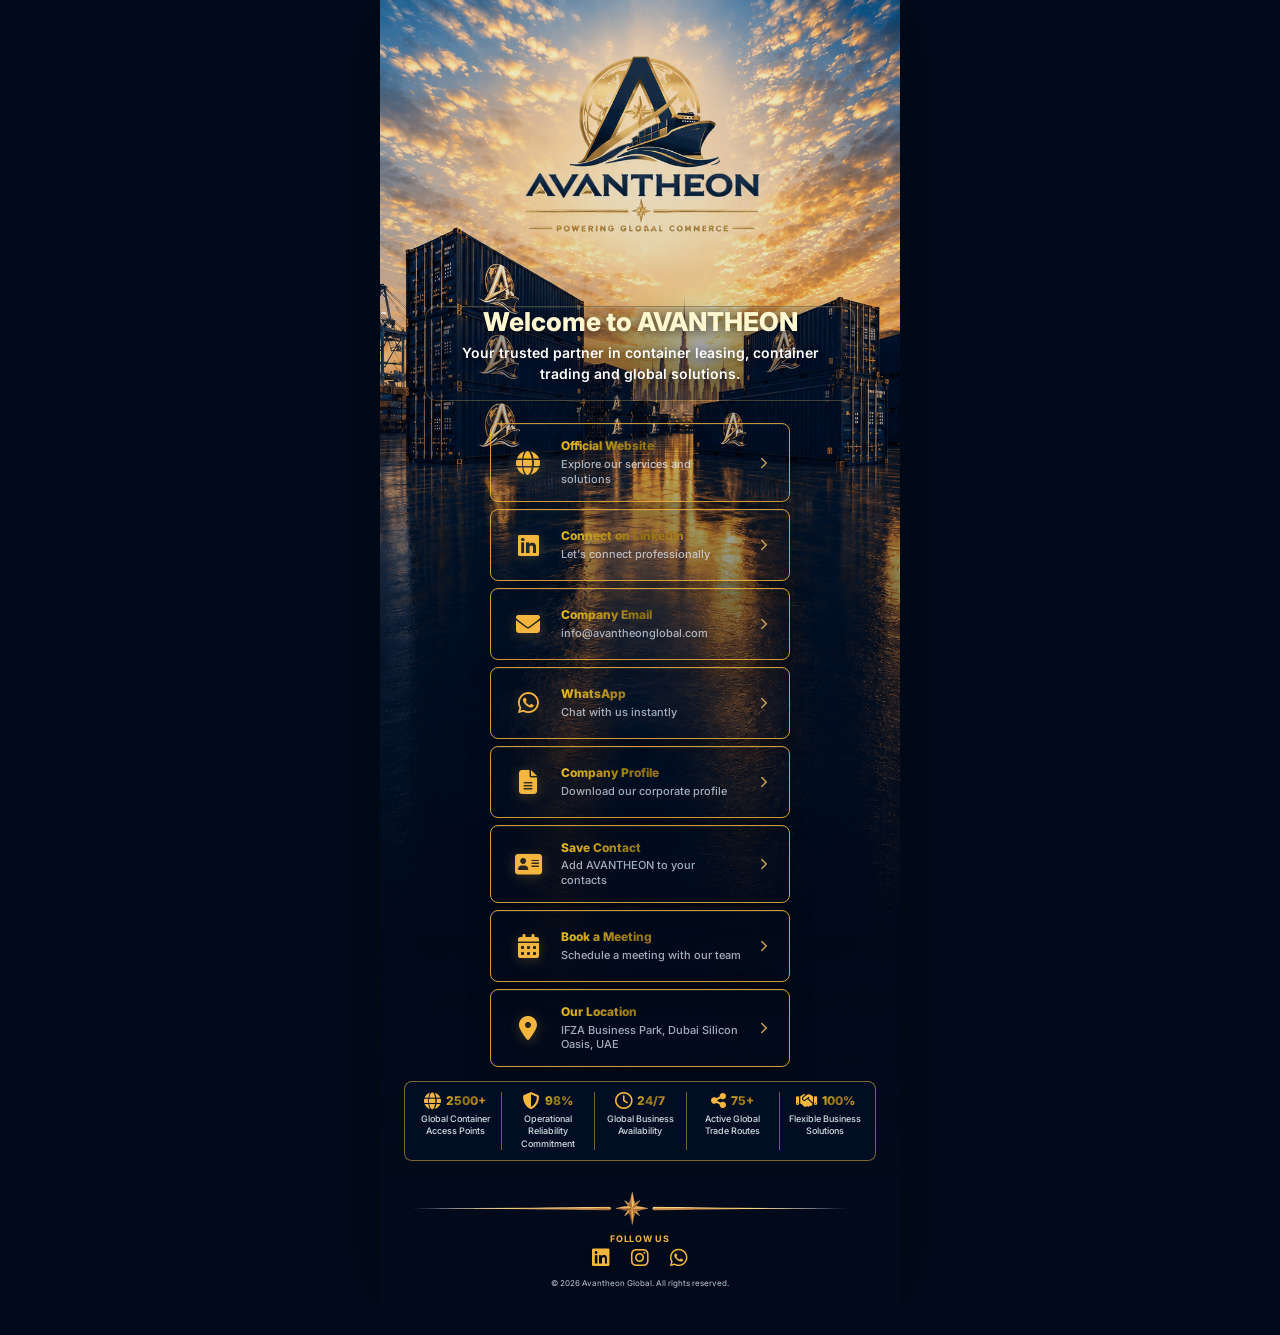
==== commit 27d03b68: "all container images chnage according given refrence" ====
--- a/connect/index.html
+++ b/connect/index.html
@@ -24,7 +24,16 @@
     </div>
 
     <main class="connect-shell" id="main">
-       
+        <header class="connect-hero">
+            <div class="connect-hero-bg" aria-hidden="true">
+                <!-- <span class="connect-hero-map"></span>
+                <span class="connect-hero-port"></span> -->
+            </div>
+            <div class="connect-hero-overlay" aria-hidden="true"></div>
+            <!-- <div class="connect-hero-brand">
+                <img src="../images/avantheon-logo.png" alt="AVANTHEON" class="connect-logo" width="200" height="54">
+            </div> -->
+        </header>
 -
         <div class="connect-arc" aria-hidden="true">
             <span class="connect-arc-line"></span>
